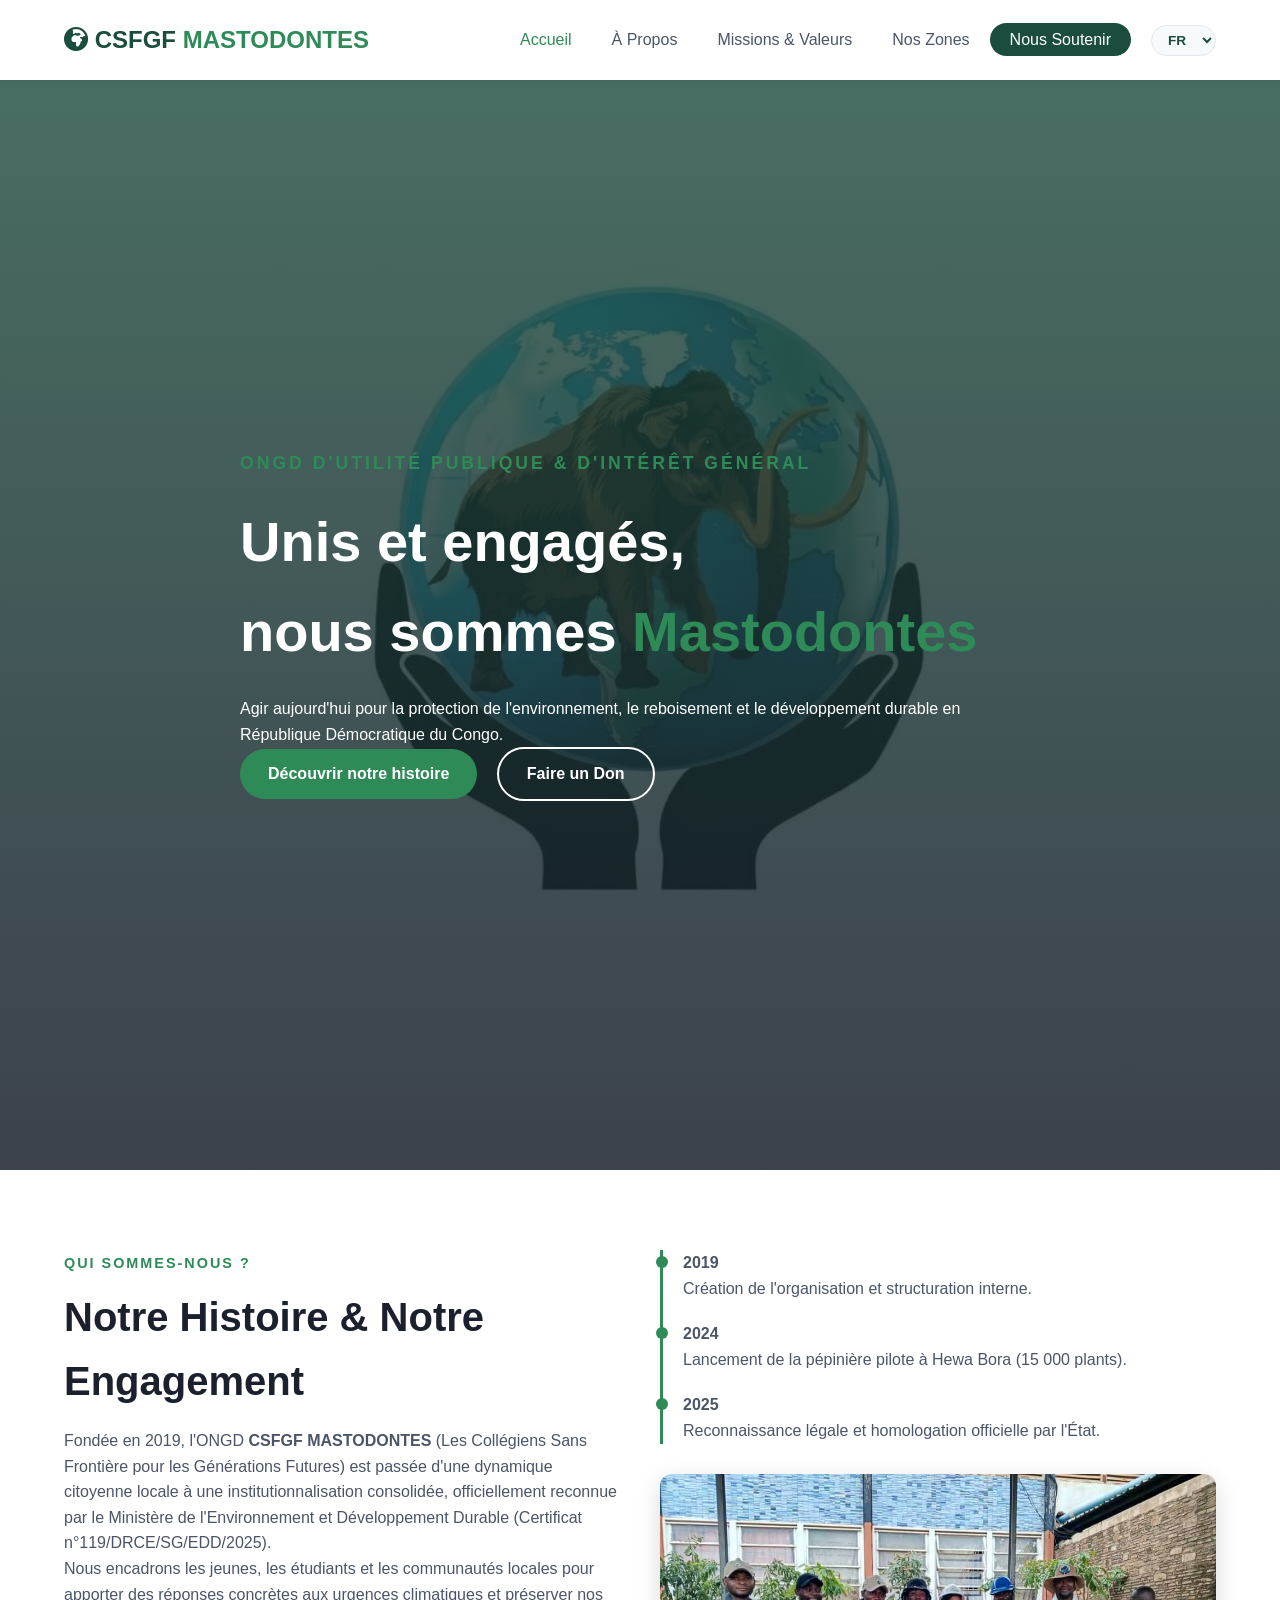
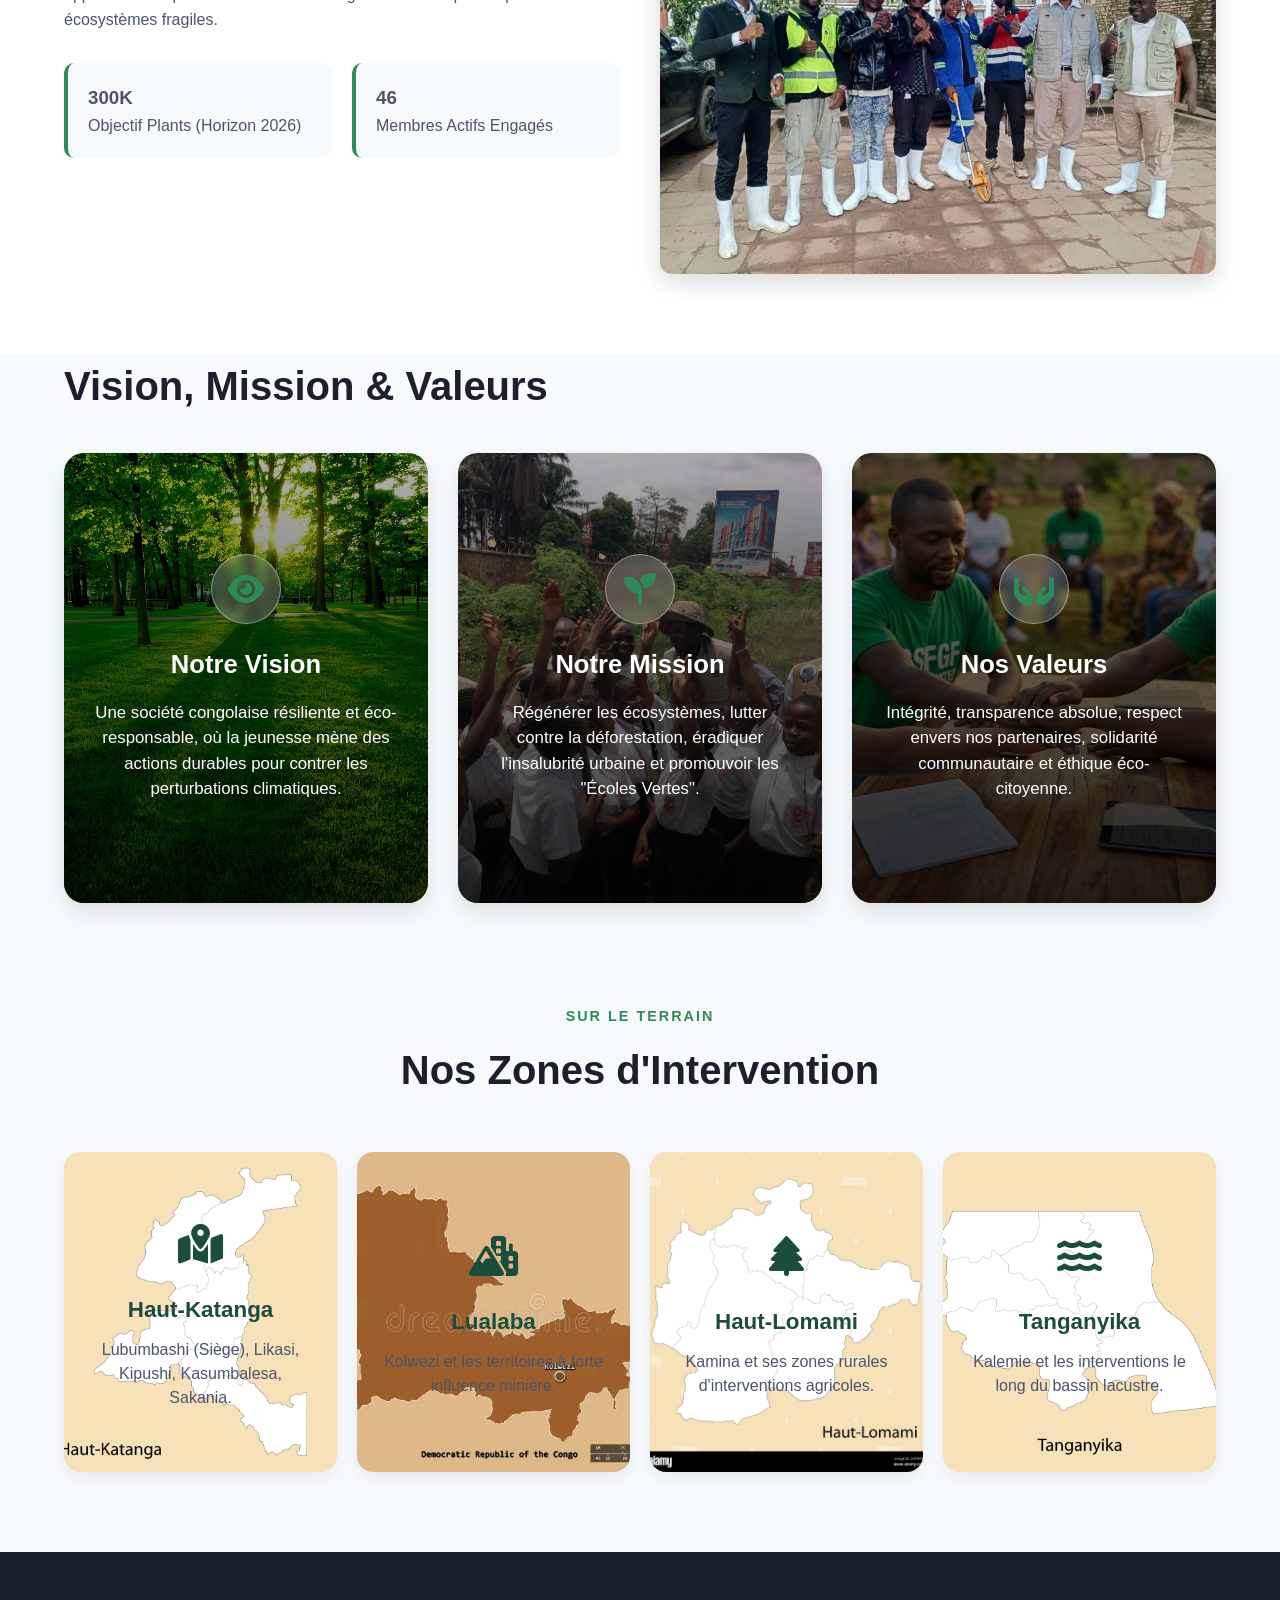
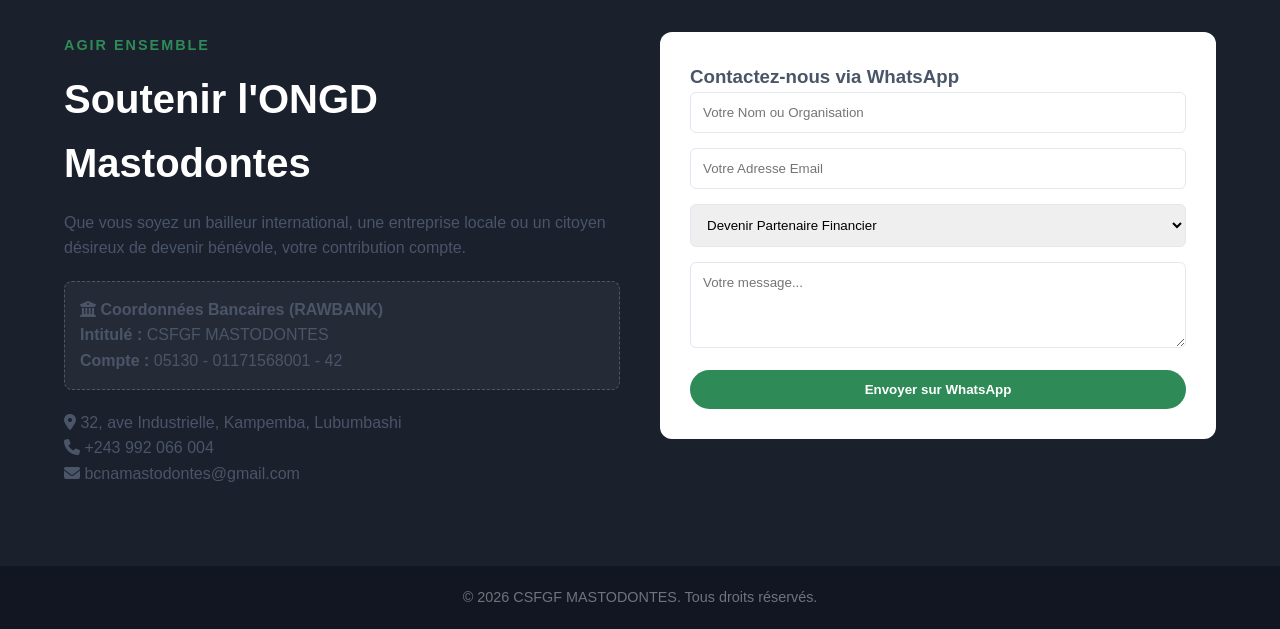
==== index.html @ 17b9a746 "Renommage mastonde.html en index.html" ====
<!DOCTYPE html>
<html lang="fr">
<head>
    <meta charset="UTF-8">
    <meta name="viewport" content="width=device-width, initial-scale=1.0">
    <title>CSFGF MASTODONTES | ONGD Environnementale</title>
    <link rel="stylesheet" href="style.css">
    <link rel="stylesheet" href="https://cdnjs.cloudflare.com/ajax/libs/font-awesome/6.4.0/css/all.min.css">
</head>
<body>

    <nav class="navbar">
        <div class="nav-container">
            <a href="#" class="nav-logo">
                <i class="fa-solid fa-earth-africa"></i> CSFGF <span>MASTODONTES</span>
            </a>
            <ul class="nav-menu">
                <li><a href="#accueil" class="nav-link active">Accueil</a></li>
                <li><a href="#a-propos" class="nav-link">À Propos</a></li>
                <li><a href="#missions" class="nav-link">Missions & Valeurs</a></li>
                <li><a href="#zones" class="nav-link">Nos Zones</a></li>
                <li><a href="#contact" class="nav-link btn-nav">Nous Soutenir</a></li>
                <li class="lang-switcher">
                    <select id="lang-select">
                        <option value="fr" selected>FR</option>
                        <option value="en">EN</option>
                    </select>
                </li>
            </ul>
            
            <div class="menu-toggle" id="mobile-menu">
                <span class="bar"></span>
                <span class="bar"></span>
                <span class="bar"></span>
            </div>
        </div>
    </nav>

    <header id="accueil" class="hero-section">
        <div class="hero-content">
            <span class="hero-subtitle">ONGD d'utilité publique & d'intérêt général</span>
            <h1>Unis et engagés, <br>nous sommes <span>Mastodontes</span></h1>
            <p>Agir aujourd'hui pour la protection de l'environnement, le reboisement et le développement durable en République Démocratique du Congo.</p>
            <div class="hero-buttons">
                <a href="#a-propos" class="btn btn-primary">Découvrir notre histoire</a>
                <a href="#contact" class="btn btn-secondary">Faire un Don</a>
            </div>
        </div>
    </header>

    <section id="a-propos" class="section-padding">
        <div class="container">
            <div class="grid-2">
                
                <div class="about-text">
                    <span class="section-tag">Qui sommes-nous ?</span>
                    <h2>Notre Histoire & Notre Engagement</h2>
                    <p>Fondée en 2019, l'ONGD <strong>CSFGF MASTODONTES</strong> (Les Collégiens Sans Frontière pour les Générations Futures) est passée d'une dynamique citoyenne locale à une institutionnalisation consolidée, officiellement reconnue par le Ministère de l'Environnement et Développement Durable (Certificat n°119/DRCE/SG/EDD/2025).</p>
                    <p>Nous encadrons les jeunes, les étudiants et les communautés locales pour apporter des réponses concrètes aux urgences climatiques et préserver nos écosystèmes fragiles.</p>
                    
                    <div class="stats-grid">
                        <div class="stat-card">
                            <h3>300K</h3>
                            <p>Objectif Plants (Horizon 2026)</p>
                        </div>
                        <div class="stat-card">
                            <h3>46</h3>
                            <p>Membres Actifs Engagés</p>
                        </div>
                    </div>
                </div>

                <div class="about-visual">
                    <div class="timeline">
                        <div class="timeline-item">
                            <h4>2019</h4>
                            <p>Création de l'organisation et structuration interne.</p>
                        </div>
                        <div class="timeline-item">
                            <h4>2024</h4>
                            <p>Lancement de la pépinière pilote à Hewa Bora (15 000 plants).</p>
                        </div>
                        <div class="timeline-item">
                            <h4>2025</h4>
                            <p>Reconnaissance légale et homologation officielle par l'État.</p>
                        </div>
                    </div>

                    <div class="about-slider-container">
                        <div class="about-slider">
                            <img src="pictures/image 1.jpeg" alt="Photo terrain 1" class="about-slide active">
                            <img src="pictures/image 2.jpeg" alt="Photo terrain 2" class="about-slide">
                            <img src="pictures/image 3.jpeg" alt="Photo terrain 3" class="about-slide">
                            <img src="pictures/image 4.jpg" alt="Photo terrain 4" class="about-slide">
                            <img src="pictures/image 5.jpeg" alt="Photo terrain 5" class="about-slide">
                            <img src="pictures/image 6.jpeg" alt="Photo terrain 6" class="about-slide">
                            <img src="pictures/image 7.jpeg" alt="Photo terrain 7" class="about-slide">
                            <img src="pictures/image 9.jpeg" alt="Photo terrain 7" class="about-slide">
                        </div>
                    </div>

                </div>

            </div>
        </div>
    </section>

    <section id="missions" class="section bg-light">
    <div class="container">
        
        <h2>Vision, Mission & Valeurs</h2>
        
        <div class="mission-cards-container">
            
            <div class="mission-card card-vision">
                <div class="card-overlay">
                    <div class="card-icon"><i class="fa-solid fa-eye"></i></div>
                    <h3>Notre Vision</h3>
                    <p>Une société congolaise résiliente et éco-responsable, où la jeunesse mène des actions durables pour contrer les perturbations climatiques.</p>
                </div>
            </div>

            <div class="mission-card card-mission">
                <div class="card-overlay">
                    <div class="card-icon"><i class="fa-solid fa-seedling"></i></div>
                    <h3>Notre Mission</h3>
                    <p>Régénérer les écosystèmes, lutter contre la déforestation, éradiquer l'insalubrité urbaine et promouvoir les "Écoles Vertes".</p>
                </div>
            </div>

            <div class="mission-card card-valeurs">
                <div class="card-overlay">
                    <div class="card-icon"><i class="fa-solid fa-hands-holding"></i></div>
                    <h3>Nos Valeurs</h3>
                    <p>Intégrité, transparence absolue, respect envers nos partenaires, solidarité communautaire et éthique éco-citoyenne.</p>
                </div>
            </div>

        </div> </div>
    </section>

    <section id="zones" class="section-padding bg-light">
    <div class="container">
        
        <div class="section-header">
            <span class="section-tag">Sur le terrain</span>
            <h2>Nos Zones d'Intervention</h2>
        </div>
        
        <div class="grid-4 zones-cards-container">
            
            <div class="zone-card-bg zone-katanga">
                <div class="zone-overlay">
                    <div class="zone-icon"><i class="fa-solid fa-map-location-dot"></i></div>
                    <h3>Haut-Katanga</h3>
                    <p>Lubumbashi (Siège), Likasi, Kipushi, Kasumbalesa, Sakania.</p>
                </div>
            </div>

            <div class="zone-card-bg zone-lualaba">
                <div class="zone-overlay">
                    <div class="zone-icon"><i class="fa-solid fa-mountain-city"></i></div>
                    <h3>Lualaba</h3>
                    <p>Kolwezi et les territoires à forte influence minière.</p>
                </div>
            </div>

            <div class="zone-card-bg zone-lomami">
                <div class="zone-overlay">
                    <div class="zone-icon"><i class="fa-solid fa-tree"></i></div>
                    <h3>Haut-Lomami</h3>
                    <p>Kamina et ses zones rurales d'interventions agricoles.</p>
                </div>
            </div>

            <div class="zone-card-bg zone-tanganyika">
                <div class="zone-overlay">
                    <div class="zone-icon"><i class="fa-solid fa-water"></i></div>
                    <h3>Tanganyika</h3>
                    <p>Kalemie et les interventions le long du bassin lacustre.</p>
                </div>
            </div>

        </div>
    </div>
</section>

    
</section>
    </section>

    <section id="contact" class="section-padding bg-dark">
        <div class="container">
            <div class="grid-2">
                <div class="contact-info">
                    <span class="section-tag text-white">Agir Ensemble</span>
                    <h2 class="text-white">Soutenir l'ONGD Mastodontes</h2>
                    <p>Que vous soyez un bailleur international, une entreprise locale ou un citoyen désireux de devenir bénévole, votre contribution compte.</p>
                    <div class="bank-details">
                        <h4><i class="fa-solid fa-building-columns"></i> Coordonnées Bancaires (RAWBANK)</h4>
                        <p><strong>Intitulé :</strong> CSFGF MASTODONTES</p>
                        <p><strong>Compte :</strong> 05130 - 01171568001 - 42</p>
                    </div>
                    <div class="info-list">
                        <p><i class="fa-solid fa-location-dot"></i> 32, ave Industrielle, Kampemba, Lubumbashi</p>
                        <p><i class="fa-solid fa-phone"></i> +243 992 066 004</p>
                        <p><i class="fa-solid fa-envelope"></i> bcnamastodontes@gmail.com</p>
                    </div>
                </div>
                <div class="contact-form-container">
                    <form id="ongd-form" class="contact-form">
                        <h3>Contactez-nous via WhatsApp</h3>
                        <div class="form-group">
                            <input type="text" id="name" placeholder="Votre Nom ou Organisation" required>
                        </div>
                        <div class="form-group">
                            <input type="email" id="email" placeholder="Votre Adresse Email" required>
                        </div>
                        <div class="form-group">
                            <select id="subject">
                                <option value="devenir-partenaire">Devenir Partenaire Financier</option>
                                <option value="devenir-bénévole">Devenir Volontaire sur le terrain</option>
                                <option value="autre">Demande d'information</option>
                            </select>
                        </div>
                        <div class="form-group">
                            <textarea id="message" rows="4" placeholder="Votre message..." required></textarea>
                        </div>
                        <button type="submit" class="btn btn-primary btn-block">Envoyer sur WhatsApp</button>
                    </form>
                </div>
            </div>
        </div>
    </section>

    <footer class="footer">
        <p>&copy; 2026 CSFGF MASTODONTES. Tous droits réservés.</p>
    </footer>

    <script src="script.js"></script>
</body>
</html>
---- style.css ----
:root {
    --primary-color: #1b4d3e;
    --secondary-color: #2e8b57;
    --dark-color: #1a202c;
    --light-color: #f7fafc;
    --text-color: #4a5568;
    --white: #ffffff;
    --transition: all 0.3s ease;
}

* { margin: 0; padding: 0; box-sizing: border-box; font-family: 'Segoe UI', sans-serif; }
html { scroll-behavior: smooth; }
body { color: var(--text-color); line-height: 1.6; background-color: var(--white); }

.container { width: 90%; max-width: 1200px; margin: 0 auto; }
.section-padding { padding: 80px 0; }
.bg-light { background-color: var(--light-color); }
.bg-dark { background-color: var(--dark-color); }
.text-white { color: var(--white); }

.grid-2 { display: grid; grid-template-columns: repeat(auto-fit, minmax(300px, 1fr)); gap: 40px; }
.grid-3 { display: grid; grid-template-columns: repeat(auto-fit, minmax(280px, 1fr)); gap: 30px; }
.grid-4 { display: grid; grid-template-columns: repeat(auto-fit, minmax(220px, 1fr)); gap: 20px; }

.section-header { text-align: center; margin-bottom: 50px; }
.section-tag { display: inline-block; color: var(--secondary-color); font-weight: bold; text-transform: uppercase; font-size: 0.9rem; letter-spacing: 2px; margin-bottom: 10px; }
h2 { font-size: 2.5rem; color: var(--dark-color); margin-bottom: 15px; }

.btn { display: inline-block; padding: 12px 28px; border-radius: 30px; text-decoration: none; font-weight: 600; transition: var(--transition); cursor: pointer; }
.btn-primary { background-color: var(--secondary-color); color: var(--white); border: none; }
.btn-primary:hover { background-color: var(--primary-color); }
.btn-secondary { background-color: transparent; color: var(--white); border: 2px solid var(--white); margin-left: 15px; }
.btn-secondary:hover { background-color: var(--white); color: var(--dark-color); }
.btn-block { width: 100%; text-align: center; }

/* Navigation */
.navbar { background-color: white; position: fixed; top: 0; width: 100%; z-index: 1000; box-shadow: 0 2px 10px rgba(0,0,0,0.05); }
.nav-container { display: flex; justify-content: space-between; align-items: center; height: 80px; width: 90%; max-width: 1200px; margin: 0 auto; }
.nav-logo { font-size: 1.5rem; font-weight: 700; color: var(--primary-color); text-decoration: none; }
.nav-logo span { color: var(--secondary-color); }
.nav-menu { display: flex; list-style: none; align-items: center; }
.nav-link { color: var(--text-color); text-decoration: none; padding: 10px 20px; font-weight: 500; transition: var(--transition); }
.nav-link:hover, .nav-link.active { color: var(--secondary-color); }
.btn-nav { background-color: var(--primary-color); color: var(--white) !important; border-radius: 20px; padding: 8px 20px; }

/* Hero Section (Fixe) */
.hero-section {
    height: 130vh;
    background: linear-gradient(rgba(27, 77, 62, 0.8), rgba(26, 32, 44, 0.85)), url('pictures/image\ 8.jpeg') no-repeat center center/cover;
    display: flex; align-items: center; color: var(--white); padding-top: 80px;
}
.hero-content { max-width: 800px; width: 90%; margin: 0 auto; }
.hero-section h1 { font-size: 3.5rem; margin: 20px 0; }
.hero-section h1 span { color: var(--secondary-color); }
.hero-subtitle { font-size: 1.1rem; text-transform: uppercase; letter-spacing: 3px; color: var(--secondary-color); font-weight: 600; }

/* Stats & Timeline */
.stats-grid { display: flex; gap: 20px; margin-top: 30px; }
.stat-card { background: var(--light-color); padding: 20px; border-radius: 10px; border-left: 4px solid var(--secondary-color); width: 100%; }
.timeline { border-left: 3px solid var(--secondary-color); padding-left: 20px; margin-bottom: 30px; }
.timeline-item { position: relative; margin-bottom: 20px; }
.timeline-item::before { content: ''; position: absolute; left: -27px; top: 6px; width: 12px; height: 12px; border-radius: 50%; background: var(--secondary-color); }

/* --- LE CARROUSEL SOUS 2025 --- */
.about-slider-container {
    width: 100%;
    height: 400px; /* Ajuste la hauteur de la boîte ici */
    position: relative;
    border-radius: 12px;
    overflow: hidden;
    box-shadow: 0 8px 25px rgba(0,0,0,0.15);
}
.about-slider { width: 100%; height: 100%; position: relative; background: #e2e8f0; }
.about-slider .about-slide {
    position: absolute; top: 0; left: 0; width: 100%; height: 100%;
    object-fit: cover; opacity: 0; transition: opacity 0.8s ease-in-out; z-index: 1;
}
/* Style spécial appliqué par JavaScript pour montrer l'image active */
.about-slider .about-slide.active { opacity: 1; z-index: 2; }

/* Autres Sections */
.card { background: var(--white); padding: 30px; border-radius: 12px; box-shadow: 0 4px 20px rgba(0,0,0,0.02); text-align: center; }
.card-icon { font-size: 2.5rem; color: var(--secondary-color); margin-bottom: 15px; }
.zone-box { background: var(--light-color); padding: 25px; border-radius: 8px; text-align: center; }
.zone-box i { font-size: 2rem; color: var(--secondary-color); margin-bottom: 10px; }

/* Formulaire */
.bank-details { background: rgba(255,255,255,0.05); padding: 15px; border-radius: 8px; margin: 20px 0; border: 1px dashed rgba(255,255,255,0.2); }
.contact-form { background: var(--white); padding: 30px; border-radius: 12px; }
.form-group { margin-bottom: 15px; }
.form-group input, .form-group select, .form-group textarea { width: 100%; padding: 12px; border: 1px solid #e2e8f0; border-radius: 6px; outline: none; }

.footer { background: #111622; text-align: center; padding: 20px; color: rgba(255,255,255,0.4); font-size: 0.9rem; }
.menu-toggle { display: none; cursor: pointer; }

@media (max-width: 768px) {
    .nav-menu { position: absolute; top: 80px; left: -100%; flex-direction: column; background: white; width: 100%; box-shadow: 0 10px 10px rgba(0,0,0,0.05); }
    .nav-menu.active { left: 0; }
    .menu-toggle { display: block; }
    .grid-2, .grid-3, .grid-4 { grid-template-columns: 1fr; }
}

/* --- Menu Mobile Rapide --- */
.menu-toggle { display: none; cursor: pointer; }
.bar { display: block; width: 25px; height: 3px; margin: 5px auto; transition: var(--transition); background-color: var(--dark-color); }

@media (max-width: 768px) {
    .nav-menu {
        position: absolute; top: 80px; left: -100%; flex-direction: column;
        background-color: var(--white); width: 100%; text-align: center; transition: 0.3s; box-shadow: 0 10px 10px rgba(0,0,0,0.05);
    }
    .nav-menu.active { left: 0; }
    .nav-menu li { margin: 15px 0; }
    .menu-toggle { display: block; }
    .hero-section h1 { font-size: 2.3rem; }
    .grid-2, .grid-3, .grid-4 { grid-template-columns: 1fr; }
}

/* === NOUVEAU CSS POUR LE RENDU "WHAT WE DO" === */

/* 1. Conteneur principal (Grille de 3 colonnes) */
.mission-cards-container {
    display: grid;
    grid-template-columns: repeat(auto-fit, minmax(300px, 1fr)); /* 3 colonnes responsives */
    gap: 30px; /* Espace entre les cartes */
    padding: 20px 0;
}

/* 2. Structure de base d'une carte */
.mission-card {
    height: 450px; /* Hauteur des cartes */
    border-radius: 20px; /* Coins arrondis style "What we do" */
    overflow: hidden; /* Pour que le filtre sombre respecte les coins arrondis */
    background-size: cover;
    background-position: center;
    position: relative; /* Nécessaire pour le calque de filtre */
    box-shadow: 0 10px 20px rgba(0, 0, 0, 0.1);
    transition: transform 0.3s ease;
}

/* Effet de survol (zoom léger) */
.mission-card:hover {
    transform: translateY(-5px);
}

/* 3. Attribution des images de fond aux cartes */
/* REMPLACEZ 'chemin_vers_image.jpg' par vos vrais fichiers images */
.card-vision {
    background-image: url('pictures/image\ vision.jpg'); 
}

.card-mission {
    background-image: url('pictures/notre\ mission.jpeg');
}

.card-valeurs {
    background-image: url('pictures/Nos\ valeurs.jpeg');
}

/* 4. Le calque sombre transparent (Overlay) qui rend le texte lisible */
.card-overlay {
    background: linear-gradient(rgba(0, 0, 0, 0.3), rgba(0, 0, 0, 0.8)); /* Dégradé sombre */
    width: 100%;
    height: 100%;
    display: flex;
    flex-direction: column;
    justify-content: center; /* Centre verticalement */
    align-items: center; /* Centre horizontalement */
    text-align: center;
    padding: 30px;
    color: #ffffff; /* Tout le texte devient blanc */
}

/* 5. Style des icônes rondes blanches */
.card-icon {
    background-color: rgba(255, 255, 255, 0.2);
    backdrop-filter: blur(5px); /* Léger effet de flou behind l'icône */
    width: 70px;
    height: 70px;
    border-radius: 50%;
    display: flex;
    align-items: center;
    justify-content: center;
    font-size: 2rem;
    margin-bottom: 20px;
    border: 1px solid rgba(255, 255, 255, 0.4);
}

/* 6. Titres H3 et paragraphes dans les cartes */
.card-overlay h3 {
    font-size: 1.6rem;
    margin-bottom: 15px;
    font-weight: 600;
}

.card-overlay p {
    font-size: 1.05rem;
    line-height: 1.5;
    font-weight: 400;
}

/* ==========================================================================
   RENDU CARTOGRAPHIQUE : NOS ZONES D'INTERVENTION
   ========================================================================== */

.zones-cards-container {
    margin-top: 30px;
}

/* Base de la carte avec l'image géographique */
.zone-card-bg {
    height: 320px;               /* Hauteur adaptée pour les zones d'intervention */
    border-radius: 16px;         /* Coins arrondis élégants */
    overflow: hidden;
    background-size: cover;
    background-position: center;
    box-shadow: 0 6px 15px rgba(0, 0, 0, 0.06);
    transition: var(--transition);
    position: relative;
}

/* Effet de survol */
.zone-card-bg:hover {
    transform: translateY(-5px);
    box-shadow: 0 12px 25px rgba(0, 0, 0, 0.12);
}

/* --- ADRESSE DES IMAGES DE CARTES (À adapter avec vos fichiers) --- */
.zone-katanga {
    background-image: url('pictures/carte\ haut\ ktg.jpg');
}

.zone-lualaba {
    background-image: url('pictures/lualaba\ carte.webp');
}

.zone-lomami {
    background-image: url('pictures/haut\ lomami\ carte.jfif');
}


.zone-tanganyika {
    background-image: url('pictures/carte\ tanga\ jaune.jpg');
}

/* Le filtre transparent appliqué sur la carte géographique */
/* Note : On utilise ici un dégradé du blanc vers le vert foncé/sombre pour garder de la fraîcheur */
.zone-overlay {
    
    width: 100%;
    height: 100%;
    display: flex;
    flex-direction: column;
    justify-content: center;
    align-items: center;
    text-align: center;
    padding: 25px;
    transition: var(--transition);
}

/* Optionnel : Si vous préférez un fond sombre classique pour faire ressortir le texte en blanc au survol */
.zone-card-bg:hover .zone-overlay {
    background: linear-gradient(rgba(26, 32, 44, 0.8), rgba(26, 32, 44, 0.95));
}

/* Gestion dynamique de la couleur du texte lors du survol */
.zone-card-bg h3, .zone-card-bg .zone-icon {
    color: var(--primary-color); /* Vert foncé d'origine */
    transition: var(--transition);
}
.zone-card-bg p {
    color: var(--text-color);
    font-size: 1rem;
    line-height: 1.5;
    transition: var(--transition);
}

/* Quand on survole la carte, tout le texte passe au blanc lumineux */
.zone-card-bg:hover h3, 
.zone-card-bg:hover p, 
.zone-card-bg:hover .zone-icon {
    color: var(--white);
    text-shadow: 1px 1px 3px rgba(0,0,0,0.3);
}

/* Style de l'icône de zone */
.zone-icon {
    font-size: 2.5rem;
    margin-bottom: 15px;
}

.zone-overlay h3 {
    font-size: 1.4rem;
    margin-bottom: 10px;
    font-weight: 700;
}

/* --- STYLE DU SÉLECTEUR DE LANGUE --- */
.lang-switcher {
    margin-left: 20px;
    list-style: none;
    display: flex;
    align-items: center;
}

#lang-select {
    background-color: var(--light-color, #f7fafc); /* Utilise votre variable ou un gris clair par défaut */
    color: var(--primary-color, #1b4d3e);         /* Utilise votre vert foncé */
    border: 1px solid #e2e8f0;
    padding: 6px 12px;
    border-radius: 20px; /* Donne l'effet capsule arrondi */
    font-weight: 600;
    font-size: 0.85rem;
    outline: none;
    cursor: pointer;
    transition: var(--transition, all 0.3s ease);
}

#lang-select:hover {
    border-color: var(--secondary-color, #2e8b57);
    background-color: var(--white, #ffffff);
}

/* Alignement pour les smartphones */
@media (max-width: 768px) {
    .lang-switcher {
        margin: 15px 0;
        justify-content: center;
    }
}
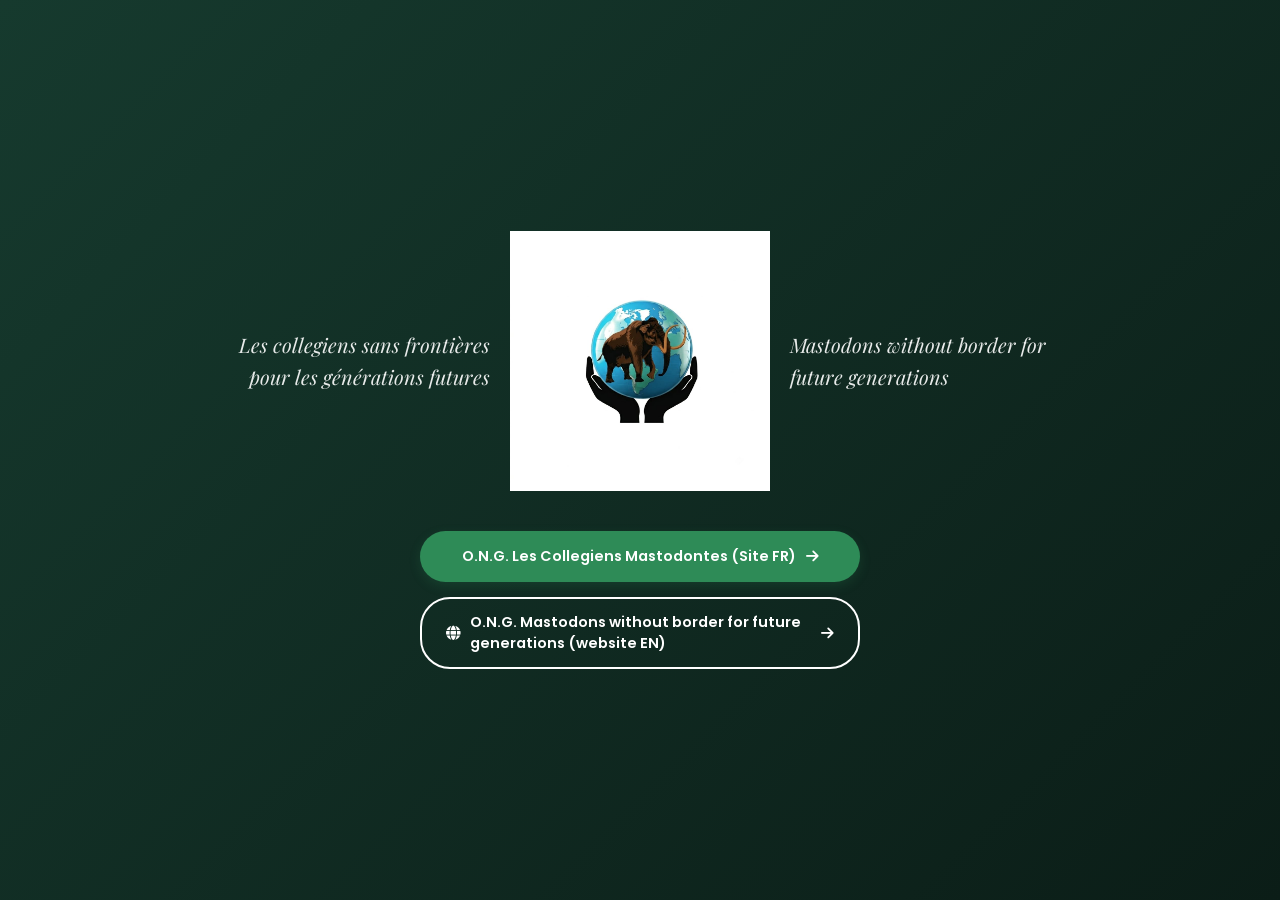
==== commit ba7c00d3: "Mise à jour du site" ====
--- a/index.html
+++ b/index.html
@@ -3,240 +3,181 @@
 <head>
     <meta charset="UTF-8">
     <meta name="viewport" content="width=device-width, initial-scale=1.0">
-    <title>CSFGF MASTODONTES | ONGD Environnementale</title>
-    <link rel="stylesheet" href="style.css">
-    <link rel="stylesheet" href="https://cdnjs.cloudflare.com/ajax/libs/font-awesome/6.4.0/css/all.min.css">
+    <title>Bienvenue | O.N.G. LES COLLEGIENS MASTODONTES</title>
+    
+    <link rel="stylesheet" href="https://cdnjs.cloudflare.com/ajax/libs/font-awesome/6.5.1/css/all.min.css">
+    <link href="https://fonts.googleapis.com/css2?family=Playfair+Display:ital,wght@1,400;1,500&family=Poppins:wght@400;600&display=swap" rel="stylesheet">
+    
+    <style>
+        /* Réinitialisation de base */
+        * {
+            margin: 0;
+            padding: 0;
+            box-sizing: border-box;
+        }
+
+        /* Fond dégradé vert forêt comme sur ta photo */
+        body {
+            background: linear-gradient(135deg, #163a2e 0%, #0b1d17 100%);
+            height: 100vh;
+            display: flex;
+            justify-content: center;
+            align-items: center;
+            color: #ffffff;
+            padding: 20px;
+            font-family: 'Poppins', sans-serif;
+            overflow: hidden;
+        }
+
+        /* Conteneur principal vertical */
+        .main-wrapper {
+            max-width: 1000px;
+            width: 100%;
+            display: flex;
+            flex-direction: column;
+            align-items: center;
+            gap: 40px;
+        }
+
+        /* Grille à 3 colonnes pour aligner : Texte Gauche | Logo Centré | Texte Droite */
+        .brand-grid {
+            display: grid;
+            grid-template-columns: 1fr auto 1fr;
+            align-items: center;
+            width: 100%;
+            gap: 20px;
+        }
+
+        /* Style des textes latéraux en jolis petits caractères */
+        .side-text {
+            font-family: 'Playfair Display', serif;
+            font-style: italic;
+            font-size: 1.25rem;
+            line-height: 1.6;
+            color: rgba(255, 255, 255, 0.9);
+            max-width: 280px;
+        }
+
+        .text-left {
+            text-align: right;
+            justify-self: end;
+        }
+
+        .text-right {
+            text-align: left;
+            justify-self: start;
+        }
+
+        /* Zone de l'image du logo */
+        .logo-box {
+            max-width: 260px; /* Taille parfaite pour laisser de la place aux côtés */
+            display: flex;
+            justify-content: center;
+            align-items: center;
+        }
+
+        .logo-box img {
+            width: 100%;
+            height: auto;
+            object-fit: contain;
+        }
+
+        /* Conteneur des boutons d'aiguillage */
+        .buttons-container {
+            width: 100%;
+            max-width: 440px;
+            display: flex;
+            flex-direction: column;
+            gap: 15px;
+        }
+
+        /* Style général des boutons arrondis */
+        .gate-btn {
+            display: flex;
+            align-items: center;
+            justify-content: center;
+            gap: 10px;
+            padding: 13px 24px;
+            font-size: 0.9rem;
+            font-weight: 600;
+            text-decoration: none;
+            border-radius: 30px;
+            transition: all 0.3s ease;
+            border: 2px solid transparent;
+        }
+
+        /* Bouton version Française (Vert opaque) */
+        .btn-fr {
+            background-color: #2e8b57;
+            color: #ffffff;
+            box-shadow: 0 4px 12px rgba(46, 139, 87, 0.2);
+        }
+
+        .btn-fr:hover {
+            background-color: #256f45;
+            transform: translateY(-2px);
+        }
+
+        /* Bouton version Anglaise (Transparent bordure blanche) */
+        .btn-en {
+            background-color: transparent;
+            border-color: #ffffff;
+            color: #ffffff;
+        }
+
+        .btn-en:hover {
+            background-color: rgba(255, 255, 255, 0.1);
+            transform: translateY(-2px);
+        }
+
+        /* Responsive : Si l'écran est petit, tout s'empile proprement */
+        @media (max-width: 768px) {
+            .brand-grid {
+                grid-template-columns: 1fr;
+                text-align: center;
+                gap: 30px;
+            }
+            .side-text {
+                text-align: center !important;
+                justify-self: center !important;
+                font-size: 1.1rem;
+            }
+            .logo-box {
+                order: -1; /* Le logo passe au-dessus sur téléphone */
+            }
+        }
+    </style>
 </head>
 <body>
 
-    <nav class="navbar">
-        <div class="nav-container">
-            <a href="#" class="nav-logo">
-                <i class="fa-solid fa-earth-africa"></i> CSFGF <span>MASTODONTES</span>
-            </a>
-            <ul class="nav-menu">
-                <li><a href="#accueil" class="nav-link active">Accueil</a></li>
-                <li><a href="#a-propos" class="nav-link">À Propos</a></li>
-                <li><a href="#missions" class="nav-link">Missions & Valeurs</a></li>
-                <li><a href="#zones" class="nav-link">Nos Zones</a></li>
-                <li><a href="#contact" class="nav-link btn-nav">Nous Soutenir</a></li>
-                <li class="lang-switcher">
-                    <select id="lang-select">
-                        <option value="fr" selected>FR</option>
-                        <option value="en">EN</option>
-                    </select>
-                </li>
-            </ul>
+    <div class="main-wrapper">
+        
+        <div class="brand-grid">
             
-            <div class="menu-toggle" id="mobile-menu">
-                <span class="bar"></span>
-                <span class="bar"></span>
-                <span class="bar"></span>
-            </div>
-        </div>
-    </nav>
-
-    <header id="accueil" class="hero-section">
-        <div class="hero-content">
-            <span class="hero-subtitle">ONGD d'utilité publique & d'intérêt général</span>
-            <h1>Unis et engagés, <br>nous sommes <span>Mastodontes</span></h1>
-            <p>Agir aujourd'hui pour la protection de l'environnement, le reboisement et le développement durable en République Démocratique du Congo.</p>
-            <div class="hero-buttons">
-                <a href="#a-propos" class="btn btn-primary">Découvrir notre histoire</a>
-                <a href="#contact" class="btn btn-secondary">Faire un Don</a>
-            </div>
-        </div>
-    </header>
-
-    <section id="a-propos" class="section-padding">
-        <div class="container">
-            <div class="grid-2">
-                
-                <div class="about-text">
-                    <span class="section-tag">Qui sommes-nous ?</span>
-                    <h2>Notre Histoire & Notre Engagement</h2>
-                    <p>Fondée en 2019, l'ONGD <strong>CSFGF MASTODONTES</strong> (Les Collégiens Sans Frontière pour les Générations Futures) est passée d'une dynamique citoyenne locale à une institutionnalisation consolidée, officiellement reconnue par le Ministère de l'Environnement et Développement Durable (Certificat n°119/DRCE/SG/EDD/2025).</p>
-                    <p>Nous encadrons les jeunes, les étudiants et les communautés locales pour apporter des réponses concrètes aux urgences climatiques et préserver nos écosystèmes fragiles.</p>
-                    
-                    <div class="stats-grid">
-                        <div class="stat-card">
-                            <h3>300K</h3>
-                            <p>Objectif Plants (Horizon 2026)</p>
-                        </div>
-                        <div class="stat-card">
-                            <h3>46</h3>
-                            <p>Membres Actifs Engagés</p>
-                        </div>
-                    </div>
-                </div>
-
-                <div class="about-visual">
-                    <div class="timeline">
-                        <div class="timeline-item">
-                            <h4>2019</h4>
-                            <p>Création de l'organisation et structuration interne.</p>
-                        </div>
-                        <div class="timeline-item">
-                            <h4>2024</h4>
-                            <p>Lancement de la pépinière pilote à Hewa Bora (15 000 plants).</p>
-                        </div>
-                        <div class="timeline-item">
-                            <h4>2025</h4>
-                            <p>Reconnaissance légale et homologation officielle par l'État.</p>
-                        </div>
-                    </div>
-
-                    <div class="about-slider-container">
-                        <div class="about-slider">
-                            <img src="pictures/image 1.jpeg" alt="Photo terrain 1" class="about-slide active">
-                            <img src="pictures/image 2.jpeg" alt="Photo terrain 2" class="about-slide">
-                            <img src="pictures/image 3.jpeg" alt="Photo terrain 3" class="about-slide">
-                            <img src="pictures/image 4.jpg" alt="Photo terrain 4" class="about-slide">
-                            <img src="pictures/image 5.jpeg" alt="Photo terrain 5" class="about-slide">
-                            <img src="pictures/image 6.jpeg" alt="Photo terrain 6" class="about-slide">
-                            <img src="pictures/image 7.jpeg" alt="Photo terrain 7" class="about-slide">
-                            <img src="pictures/image 9.jpeg" alt="Photo terrain 7" class="about-slide">
-                        </div>
-                    </div>
-
-                </div>
-
-            </div>
-        </div>
-    </section>
-
-    <section id="missions" class="section bg-light">
-    <div class="container">
-        
-        <h2>Vision, Mission & Valeurs</h2>
-        
-        <div class="mission-cards-container">
-            
-            <div class="mission-card card-vision">
-                <div class="card-overlay">
-                    <div class="card-icon"><i class="fa-solid fa-eye"></i></div>
-                    <h3>Notre Vision</h3>
-                    <p>Une société congolaise résiliente et éco-responsable, où la jeunesse mène des actions durables pour contrer les perturbations climatiques.</p>
-                </div>
+            <div class="side-text text-left">
+                Les collegiens sans frontières pour les générations futures
             </div>
 
-            <div class="mission-card card-mission">
-                <div class="card-overlay">
-                    <div class="card-icon"><i class="fa-solid fa-seedling"></i></div>
-                    <h3>Notre Mission</h3>
-                    <p>Régénérer les écosystèmes, lutter contre la déforestation, éradiquer l'insalubrité urbaine et promouvoir les "Écoles Vertes".</p>
-                </div>
+            <div class="logo-box">
+                <img src="pictures/logo 1.jpeg" alt="Logo ONGD Mastodontes">
             </div>
 
-            <div class="mission-card card-valeurs">
-                <div class="card-overlay">
-                    <div class="card-icon"><i class="fa-solid fa-hands-holding"></i></div>
-                    <h3>Nos Valeurs</h3>
-                    <p>Intégrité, transparence absolue, respect envers nos partenaires, solidarité communautaire et éthique éco-citoyenne.</p>
-                </div>
-            </div>
-
-        </div> </div>
-    </section>
-
-    <section id="zones" class="section-padding bg-light">
-    <div class="container">
-        
-        <div class="section-header">
-            <span class="section-tag">Sur le terrain</span>
-            <h2>Nos Zones d'Intervention</h2>
-        </div>
-        
-        <div class="grid-4 zones-cards-container">
-            
-            <div class="zone-card-bg zone-katanga">
-                <div class="zone-overlay">
-                    <div class="zone-icon"><i class="fa-solid fa-map-location-dot"></i></div>
-                    <h3>Haut-Katanga</h3>
-                    <p>Lubumbashi (Siège), Likasi, Kipushi, Kasumbalesa, Sakania.</p>
-                </div>
-            </div>
-
-            <div class="zone-card-bg zone-lualaba">
-                <div class="zone-overlay">
-                    <div class="zone-icon"><i class="fa-solid fa-mountain-city"></i></div>
-                    <h3>Lualaba</h3>
-                    <p>Kolwezi et les territoires à forte influence minière.</p>
-                </div>
-            </div>
-
-            <div class="zone-card-bg zone-lomami">
-                <div class="zone-overlay">
-                    <div class="zone-icon"><i class="fa-solid fa-tree"></i></div>
-                    <h3>Haut-Lomami</h3>
-                    <p>Kamina et ses zones rurales d'interventions agricoles.</p>
-                </div>
-            </div>
-
-            <div class="zone-card-bg zone-tanganyika">
-                <div class="zone-overlay">
-                    <div class="zone-icon"><i class="fa-solid fa-water"></i></div>
-                    <h3>Tanganyika</h3>
-                    <p>Kalemie et les interventions le long du bassin lacustre.</p>
-                </div>
+            <div class="side-text text-right">
+                Mastodons without border for future generations
             </div>
 
         </div>
+
+        <div class="buttons-container">
+            <a href="home.html" class="gate-btn btn-fr">
+                O.N.G. Les Collegiens Mastodontes (Site FR) <i class="fa-solid fa-arrow-right"></i>
+            </a>
+            <a href="en.html" class="gate-btn btn-en">
+                <i class="fa-solid fa-globe"></i> O.N.G. Mastodons without border for future generations (website EN) <i class="fa-solid fa-arrow-right"></i>
+            </a>
+        </div>
+
     </div>
-</section>
 
-    
-</section>
-    </section>
-
-    <section id="contact" class="section-padding bg-dark">
-        <div class="container">
-            <div class="grid-2">
-                <div class="contact-info">
-                    <span class="section-tag text-white">Agir Ensemble</span>
-                    <h2 class="text-white">Soutenir l'ONGD Mastodontes</h2>
-                    <p>Que vous soyez un bailleur international, une entreprise locale ou un citoyen désireux de devenir bénévole, votre contribution compte.</p>
-                    <div class="bank-details">
-                        <h4><i class="fa-solid fa-building-columns"></i> Coordonnées Bancaires (RAWBANK)</h4>
-                        <p><strong>Intitulé :</strong> CSFGF MASTODONTES</p>
-                        <p><strong>Compte :</strong> 05130 - 01171568001 - 42</p>
-                    </div>
-                    <div class="info-list">
-                        <p><i class="fa-solid fa-location-dot"></i> 32, ave Industrielle, Kampemba, Lubumbashi</p>
-                        <p><i class="fa-solid fa-phone"></i> +243 992 066 004</p>
-                        <p><i class="fa-solid fa-envelope"></i> bcnamastodontes@gmail.com</p>
-                    </div>
-                </div>
-                <div class="contact-form-container">
-                    <form id="ongd-form" class="contact-form">
-                        <h3>Contactez-nous via WhatsApp</h3>
-                        <div class="form-group">
-                            <input type="text" id="name" placeholder="Votre Nom ou Organisation" required>
-                        </div>
-                        <div class="form-group">
-                            <input type="email" id="email" placeholder="Votre Adresse Email" required>
-                        </div>
-                        <div class="form-group">
-                            <select id="subject">
-                                <option value="devenir-partenaire">Devenir Partenaire Financier</option>
-                                <option value="devenir-bénévole">Devenir Volontaire sur le terrain</option>
-                                <option value="autre">Demande d'information</option>
-                            </select>
-                        </div>
-                        <div class="form-group">
-                            <textarea id="message" rows="4" placeholder="Votre message..." required></textarea>
-                        </div>
-                        <button type="submit" class="btn btn-primary btn-block">Envoyer sur WhatsApp</button>
-                    </form>
-                </div>
-            </div>
-        </div>
-    </section>
-
-    <footer class="footer">
-        <p>&copy; 2026 CSFGF MASTODONTES. Tous droits réservés.</p>
-    </footer>
-
-    <script src="script.js"></script>
 </body>
 </html>
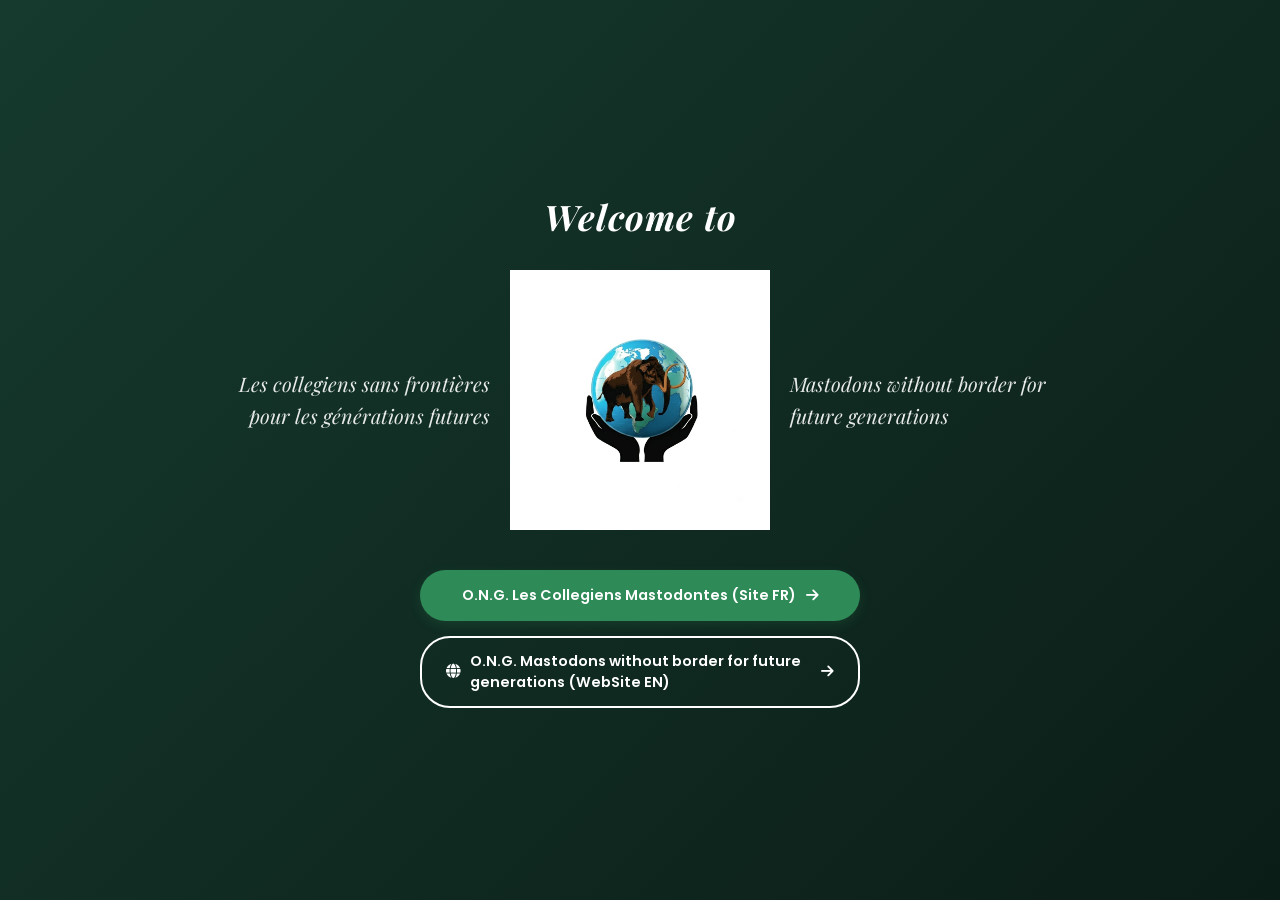
==== commit 73952714: "Initialisation propre du projet" ====
--- a/index.html
+++ b/index.html
@@ -9,6 +9,17 @@
     <link href="https://fonts.googleapis.com/css2?family=Playfair+Display:ital,wght@1,400;1,500&family=Poppins:wght@400;600&display=swap" rel="stylesheet">
     
     <style>
+        /* À AJOUTER DANS LE BLOC <style> */
+        .welcome-title {
+            font-family: 'Playfair Display', serif;
+            font-style: italic;
+            font-size: 2.2rem;
+            color: #ffffff;
+            text-align: center;
+            margin-bottom: -10px; /* Rapproche le texte du logo */
+            letter-spacing: 1px;
+        }
+        
         /* Réinitialisation de base */
         * {
             margin: 0;
@@ -151,7 +162,7 @@
 <body>
 
     <div class="main-wrapper">
-        
+        <h1 class="welcome-title">Welcome to</h1>
         <div class="brand-grid">
             
             <div class="side-text text-left">
@@ -173,7 +184,7 @@
                 O.N.G. Les Collegiens Mastodontes (Site FR) <i class="fa-solid fa-arrow-right"></i>
             </a>
             <a href="en.html" class="gate-btn btn-en">
-                <i class="fa-solid fa-globe"></i> O.N.G. Mastodons without border for future generations (website EN) <i class="fa-solid fa-arrow-right"></i>
+                <i class="fa-solid fa-globe"></i> O.N.G. Mastodons without border for future generations (WebSite EN)  <i class="fa-solid fa-arrow-right"></i>
             </a>
         </div>
 
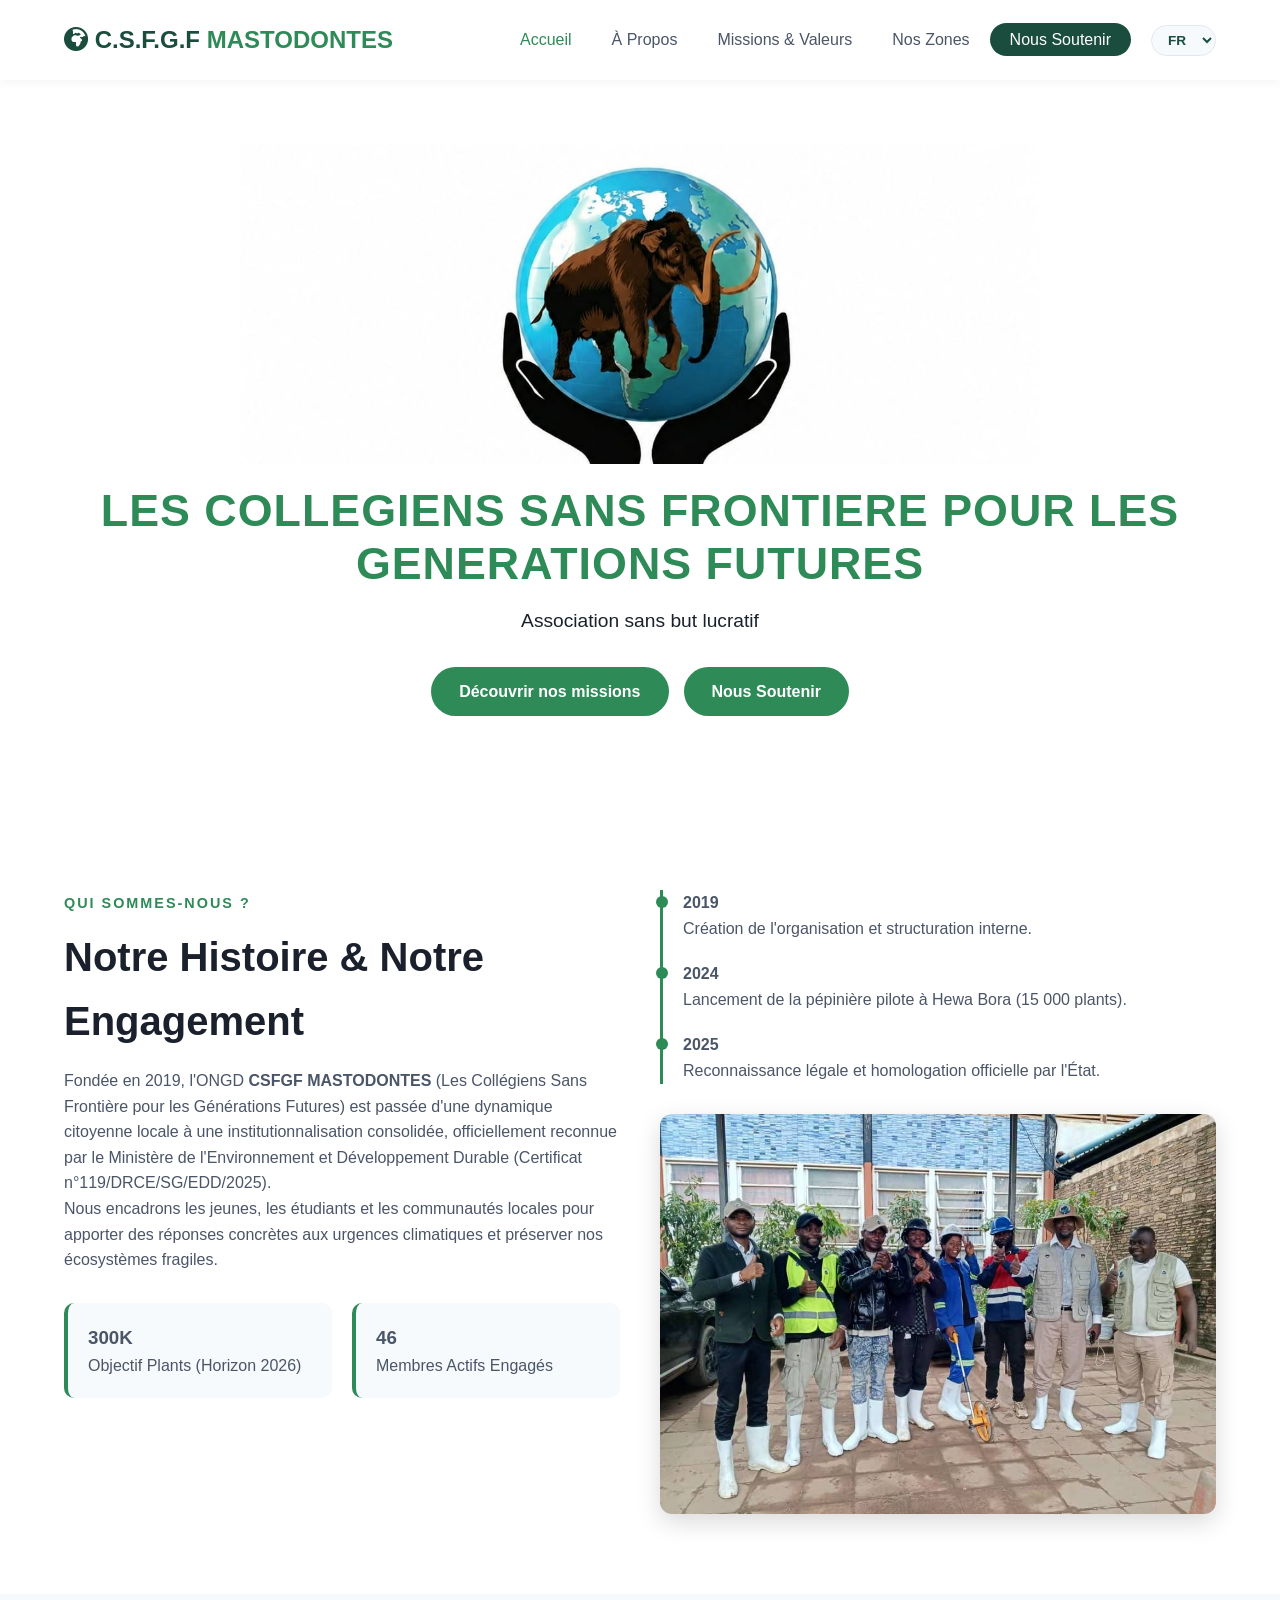
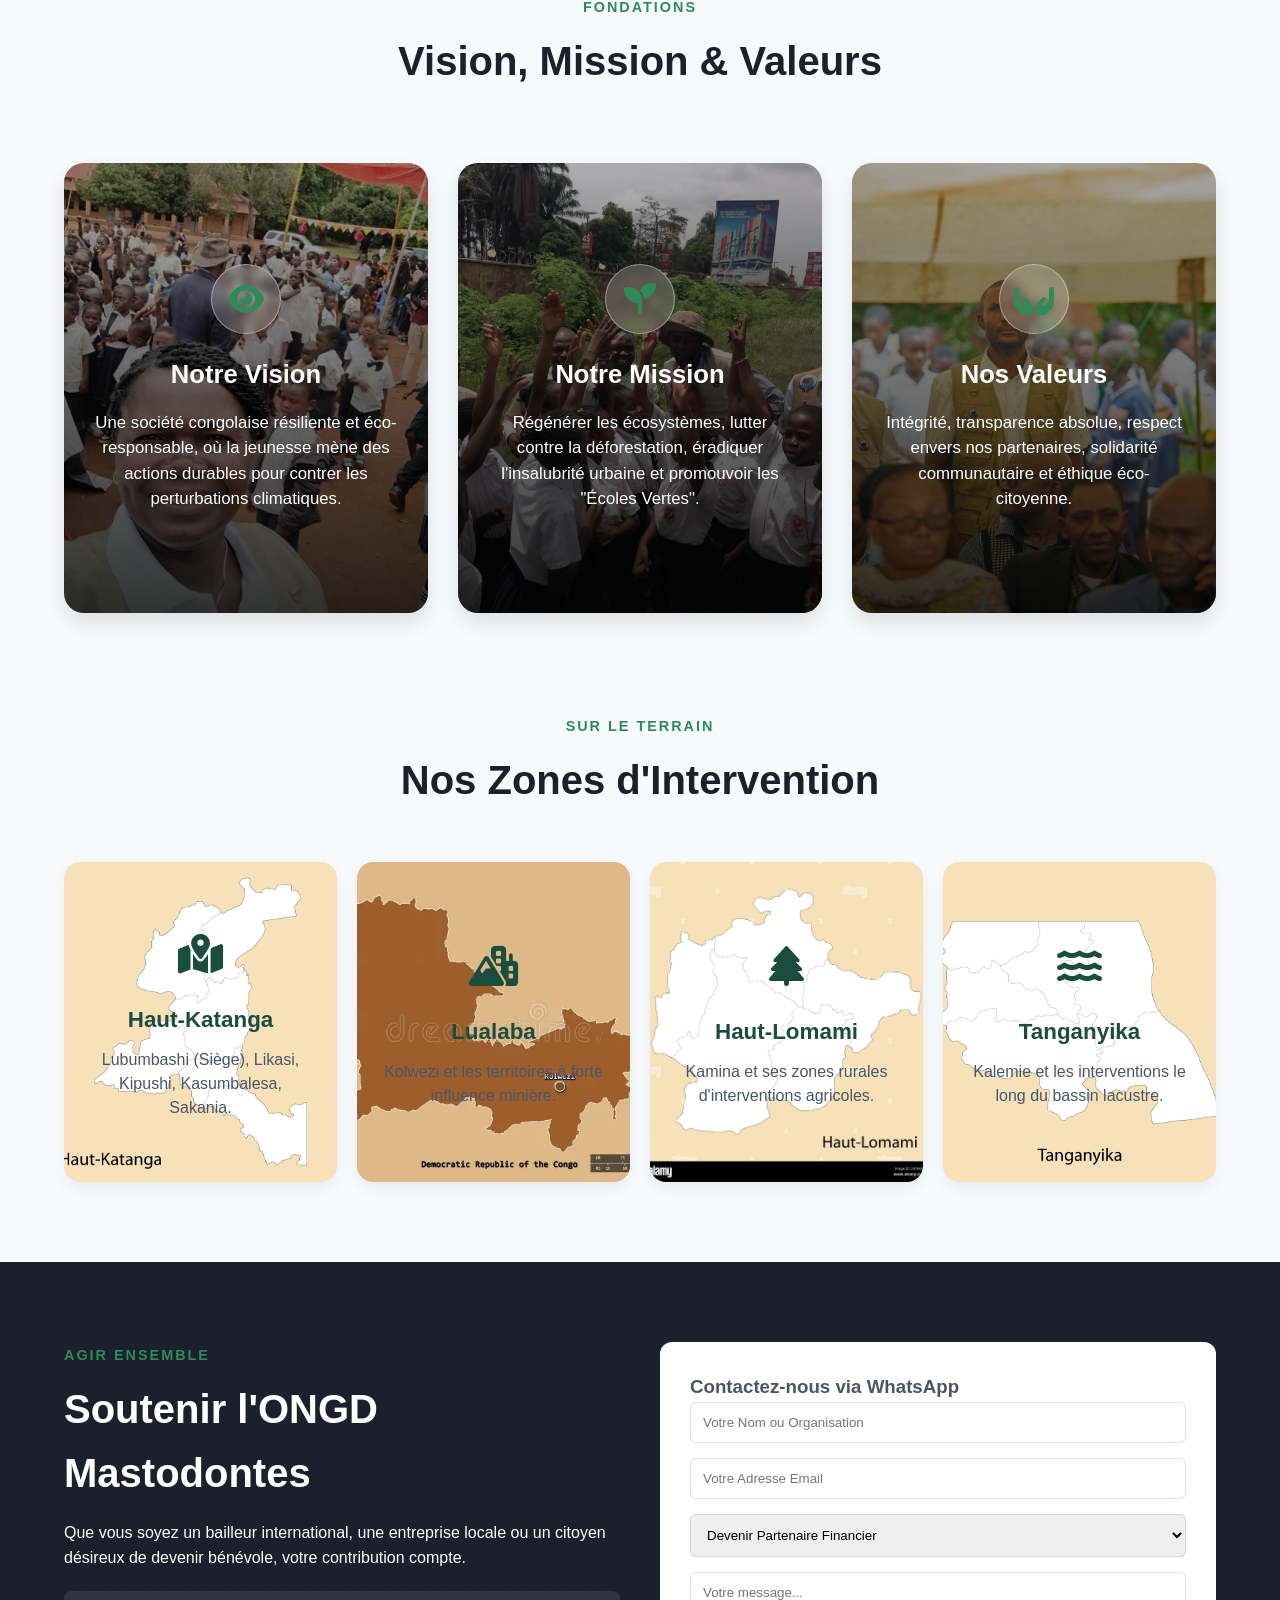
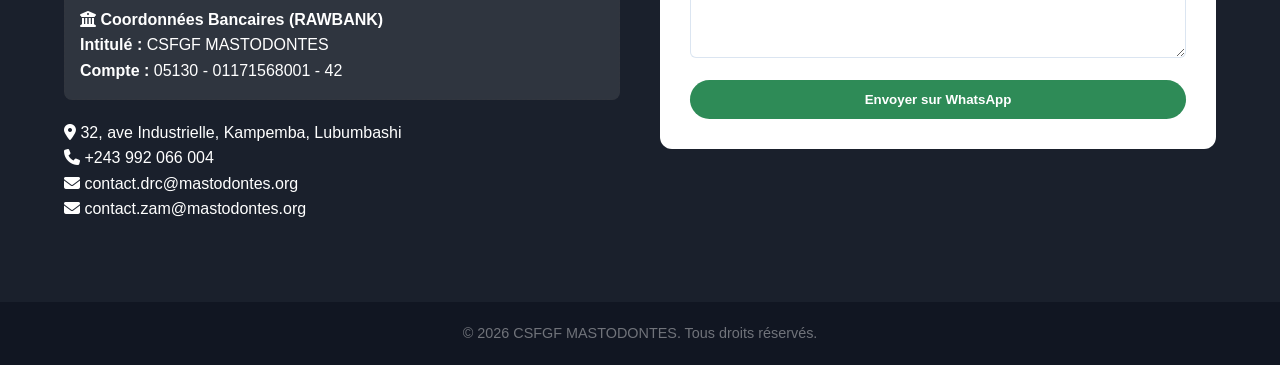
==== commit 7f919b58: "Fusion avec le dépôt distant" ====
--- a/index.html
+++ b/index.html
@@ -3,192 +3,251 @@
 <head>
     <meta charset="UTF-8">
     <meta name="viewport" content="width=device-width, initial-scale=1.0">
-    <title>Bienvenue | O.N.G. LES COLLEGIENS MASTODONTES</title>
-    
-    <link rel="stylesheet" href="https://cdnjs.cloudflare.com/ajax/libs/font-awesome/6.5.1/css/all.min.css">
-    <link href="https://fonts.googleapis.com/css2?family=Playfair+Display:ital,wght@1,400;1,500&family=Poppins:wght@400;600&display=swap" rel="stylesheet">
-    
-    <style>
-        /* À AJOUTER DANS LE BLOC <style> */
-        .welcome-title {
-            font-family: 'Playfair Display', serif;
-            font-style: italic;
-            font-size: 2.2rem;
-            color: #ffffff;
-            text-align: center;
-            margin-bottom: -10px; /* Rapproche le texte du logo */
-            letter-spacing: 1px;
-        }
-        
-        /* Réinitialisation de base */
-        * {
-            margin: 0;
-            padding: 0;
-            box-sizing: border-box;
-        }
-
-        /* Fond dégradé vert forêt comme sur ta photo */
-        body {
-            background: linear-gradient(135deg, #163a2e 0%, #0b1d17 100%);
-            height: 100vh;
-            display: flex;
-            justify-content: center;
-            align-items: center;
-            color: #ffffff;
-            padding: 20px;
-            font-family: 'Poppins', sans-serif;
-            overflow: hidden;
-        }
-
-        /* Conteneur principal vertical */
-        .main-wrapper {
-            max-width: 1000px;
-            width: 100%;
-            display: flex;
-            flex-direction: column;
-            align-items: center;
-            gap: 40px;
-        }
-
-        /* Grille à 3 colonnes pour aligner : Texte Gauche | Logo Centré | Texte Droite */
-        .brand-grid {
-            display: grid;
-            grid-template-columns: 1fr auto 1fr;
-            align-items: center;
-            width: 100%;
-            gap: 20px;
-        }
-
-        /* Style des textes latéraux en jolis petits caractères */
-        .side-text {
-            font-family: 'Playfair Display', serif;
-            font-style: italic;
-            font-size: 1.25rem;
-            line-height: 1.6;
-            color: rgba(255, 255, 255, 0.9);
-            max-width: 280px;
-        }
-
-        .text-left {
-            text-align: right;
-            justify-self: end;
-        }
-
-        .text-right {
-            text-align: left;
-            justify-self: start;
-        }
-
-        /* Zone de l'image du logo */
-        .logo-box {
-            max-width: 260px; /* Taille parfaite pour laisser de la place aux côtés */
-            display: flex;
-            justify-content: center;
-            align-items: center;
-        }
-
-        .logo-box img {
-            width: 100%;
-            height: auto;
-            object-fit: contain;
-        }
-
-        /* Conteneur des boutons d'aiguillage */
-        .buttons-container {
-            width: 100%;
-            max-width: 440px;
-            display: flex;
-            flex-direction: column;
-            gap: 15px;
-        }
-
-        /* Style général des boutons arrondis */
-        .gate-btn {
-            display: flex;
-            align-items: center;
-            justify-content: center;
-            gap: 10px;
-            padding: 13px 24px;
-            font-size: 0.9rem;
-            font-weight: 600;
-            text-decoration: none;
-            border-radius: 30px;
-            transition: all 0.3s ease;
-            border: 2px solid transparent;
-        }
-
-        /* Bouton version Française (Vert opaque) */
-        .btn-fr {
-            background-color: #2e8b57;
-            color: #ffffff;
-            box-shadow: 0 4px 12px rgba(46, 139, 87, 0.2);
-        }
-
-        .btn-fr:hover {
-            background-color: #256f45;
-            transform: translateY(-2px);
-        }
-
-        /* Bouton version Anglaise (Transparent bordure blanche) */
-        .btn-en {
-            background-color: transparent;
-            border-color: #ffffff;
-            color: #ffffff;
-        }
-
-        .btn-en:hover {
-            background-color: rgba(255, 255, 255, 0.1);
-            transform: translateY(-2px);
-        }
-
-        /* Responsive : Si l'écran est petit, tout s'empile proprement */
-        @media (max-width: 768px) {
-            .brand-grid {
-                grid-template-columns: 1fr;
-                text-align: center;
-                gap: 30px;
-            }
-            .side-text {
-                text-align: center !important;
-                justify-self: center !important;
-                font-size: 1.1rem;
-            }
-            .logo-box {
-                order: -1; /* Le logo passe au-dessus sur téléphone */
-            }
-        }
-    </style>
+    <title>C.S.F.G.F MASTODONTES | ONGD Environnementale</title>
+    <link rel="stylesheet" href="style.css">
+    <link rel="stylesheet" href="https://cdnjs.cloudflare.com/ajax/libs/font-awesome/6.4.0/css/all.min.css">
 </head>
 <body>
 
-    <div class="main-wrapper">
-        <h1 class="welcome-title">Welcome to</h1>
-        <div class="brand-grid">
-            
-            <div class="side-text text-left">
-                Les collegiens sans frontières pour les générations futures
-            </div>
-
-            <div class="logo-box">
-                <img src="pictures/logo 1.jpeg" alt="Logo ONGD Mastodontes">
-            </div>
-
-            <div class="side-text text-right">
-                Mastodons without border for future generations
-            </div>
-
-        </div>
-
-        <div class="buttons-container">
-            <a href="home.html" class="gate-btn btn-fr">
-                O.N.G. Les Collegiens Mastodontes (Site FR) <i class="fa-solid fa-arrow-right"></i>
+    <nav class="navbar">
+        <div class="nav-container">
+            <a href="#" class="nav-logo">
+                <i class="fa-solid fa-earth-africa"></i> C.S.F.G.F <span>MASTODONTES</span>
             </a>
-            <a href="en.html" class="gate-btn btn-en">
-                <i class="fa-solid fa-globe"></i> O.N.G. Mastodons without border for future generations (WebSite EN)  <i class="fa-solid fa-arrow-right"></i>
-            </a>
-        </div>
-
+            <ul class="nav-menu">
+                <li><a href="#accueil" class="nav-link active">Accueil</a></li>
+                <li><a href="#a-propos" class="nav-link">À Propos</a></li>
+                <li><a href="#missions" class="nav-link">Missions & Valeurs</a></li>
+                <li><a href="#zones" class="nav-link">Nos Zones</a></li>
+                <li><a href="#contact" class="nav-link btn-nav">Nous Soutenir</a></li>
+               <li class="lang-switcher">
+                    <select id="lang-select" onchange="window.location.href=this.value;">
+                        <option value="index.html" selected>FR</option>
+                        <option value="en.html">EN</option>
+                    </select>
+               </li>
+            </ul>
+            
+            <div class="menu-toggle" id="mobile-menu">
+                <span class="bar"></span>
+                <span class="bar"></span>
+                <span class="bar"></span>
+            </div>
+        </div>
+    </nav>
+
+    <header class="hero-section">
+       <div class="container hero-container">
+        
+            <div class="hero-logo-box">
+                <img src="pictures/logo1.jpeg" alt="CSFGF Mastodontes" class="hero-img">
+            </div>
+            
+            <div class="hero-content">
+                <h1 class="hero-title"><span>LES COLLEGIENS SANS FRONTIERE POUR LES GENERATIONS FUTURES</span></h1>
+                <p class="hero-subtitle">Association sans but lucratif</p>
+                
+                <div class="hero-buttons">
+                    <a href="#missions" class="btn btn-primary">Découvrir nos missions</a>
+                    <a href="#contact" class="btn btn-primary">Nous Soutenir</a>
+                </div>
+            </div>
+
+        </div>
+    </header>
+
+    <section id="a-propos" class="section-padding">
+        <div class="container">
+            <div class="grid-2">
+                
+                <div class="about-text">
+                    <span class="section-tag">Qui sommes-nous ?</span>
+                    <h2>Notre Histoire & Notre Engagement</h2>
+                    <p>Fondée en 2019, l'ONGD <strong>CSFGF MASTODONTES</strong> (Les Collégiens Sans Frontière pour les Générations Futures) est passée d'une dynamique citoyenne locale à une institutionnalisation consolidée, officiellement reconnue par le Ministère de l'Environnement et Développement Durable (Certificat n°119/DRCE/SG/EDD/2025).</p>
+                    <p>Nous encadrons les jeunes, les étudiants et les communautés locales pour apporter des réponses concrètes aux urgences climatiques et préserver nos écosystèmes fragiles.</p>
+                    
+                    <div class="stats-grid">
+                        <div class="stat-card">
+                            <h3>300K</h3>
+                            <p>Objectif Plants (Horizon 2026)</p>
+                        </div>
+                        <div class="stat-card">
+                            <h3>46</h3>
+                            <p>Membres Actifs Engagés</p>
+                        </div>
+                    </div>
+                </div>
+
+                <div class="about-visual">
+                    <div class="timeline">
+                        <div class="timeline-item">
+                            <h4>2019</h4>
+                            <p>Création de l'organisation et structuration interne.</p>
+                        </div>
+                        <div class="timeline-item">
+                            <h4>2024</h4>
+                            <p>Lancement de la pépinière pilote à Hewa Bora (15 000 plants).</p>
+                        </div>
+                        <div class="timeline-item">
+                            <h4>2025</h4>
+                            <p>Reconnaissance légale et homologation officielle par l'État.</p>
+                        </div>
+                    </div>
+
+                    <div class="about-slider-container">
+                        <div class="about-slider">
+                            <img src="pictures/image 1.jpeg" alt="Photo terrain 1" class="about-slide active">
+                            <img src="pictures/image 2.jpeg" alt="Photo terrain 2" class="about-slide">
+                            <img src="pictures/image 3.jpeg" alt="Photo terrain 3" class="about-slide">
+                            <img src="pictures/image 4.jpg" alt="Photo terrain 4" class="about-slide">
+                            <img src="pictures/image 5.jpeg" alt="Photo terrain 5" class="about-slide">
+                            <img src="pictures/image 6.jpeg" alt="Photo terrain 6" class="about-slide">
+                            <img src="pictures/image 7.jpeg" alt="Photo terrain 7" class="about-slide">
+                            <img src="pictures/image 9.jpeg" alt="Photo terrain 7" class="about-slide">
+                        </div>
+                    </div>
+
+                </div>
+
+            </div>
+        </div>
+    </section>
+
+    <section id="missions" class="section bg-light">
+    <div class="container">
+        <div class="section-header">
+             <span class="section-tag">Fondations</span>
+             <h2>Vision, Mission & Valeurs</h2>
+        </div>
+        <div class="mission-cards-container">
+            
+            <div class="mission-card card-vision">
+                <div class="card-overlay">
+                    <div class="card-icon"><i class="fa-solid fa-eye"></i></div>
+                    <h3>Notre Vision</h3>
+                    <p>Une société congolaise résiliente et éco-responsable, où la jeunesse mène des actions durables pour contrer les perturbations climatiques.</p>
+                </div>
+            </div>
+
+            <div class="mission-card card-mission">
+                <div class="card-overlay">
+                    <div class="card-icon"><i class="fa-solid fa-seedling"></i></div>
+                    <h3>Notre Mission</h3>
+                    <p>Régénérer les écosystèmes, lutter contre la déforestation, éradiquer l'insalubrité urbaine et promouvoir les "Écoles Vertes".</p>
+                </div>
+            </div>
+
+            <div class="mission-card card-valeurs">
+                <div class="card-overlay">
+                    <div class="card-icon"><i class="fa-solid fa-hands-holding"></i></div>
+                    <h3>Nos Valeurs</h3>
+                    <p>Intégrité, transparence absolue, respect envers nos partenaires, solidarité communautaire et éthique éco-citoyenne.</p>
+                </div>
+            </div>
+
+        </div> </div>
+    </section>
+
+    <section id="zones" class="section-padding bg-light">
+    <div class="container">
+        
+        <div class="section-header">
+            <span class="section-tag">Sur le terrain</span>
+            <h2>Nos Zones d'Intervention</h2>
+        </div>
+        
+        <div class="grid-4 zones-cards-container">
+            
+            <div class="zone-card-bg zone-katanga">
+                <div class="zone-overlay">
+                    <div class="zone-icon"><i class="fa-solid fa-map-location-dot"></i></div>
+                    <h3>Haut-Katanga</h3>
+                    <p>Lubumbashi (Siège), Likasi, Kipushi, Kasumbalesa, Sakania.</p>
+                </div>
+            </div>
+
+            <div class="zone-card-bg zone-lualaba">
+                <div class="zone-overlay">
+                    <div class="zone-icon"><i class="fa-solid fa-mountain-city"></i></div>
+                    <h3>Lualaba</h3>
+                    <p>Kolwezi et les territoires à forte influence minière.</p>
+                </div>
+            </div>
+
+            <div class="zone-card-bg zone-lomami">
+                <div class="zone-overlay">
+                    <div class="zone-icon"><i class="fa-solid fa-tree"></i></div>
+                    <h3>Haut-Lomami</h3>
+                    <p>Kamina et ses zones rurales d'interventions agricoles.</p>
+                </div>
+            </div>
+
+            <div class="zone-card-bg zone-tanganyika">
+                <div class="zone-overlay">
+                    <div class="zone-icon"><i class="fa-solid fa-water"></i></div>
+                    <h3>Tanganyika</h3>
+                    <p>Kalemie et les interventions le long du bassin lacustre.</p>
+                </div>
+            </div>
+
+        </div>
     </div>
-
+</section>
+
+    
+</section>
+    </section>
+
+    <section id="contact" class="section-padding bg-dark">
+        <div class="container">
+            <div class="grid-2">
+                <div class="contact-info">
+                    <span class="section-tag text-white">Agir Ensemble</span>
+                    <h2 class="text-white">Soutenir l'ONGD Mastodontes</h2>
+                    <p>Que vous soyez un bailleur international, une entreprise locale ou un citoyen désireux de devenir bénévole, votre contribution compte.</p>
+                    <div class="bank-details">
+                        <h4><i class="fa-solid fa-building-columns"></i> Coordonnées Bancaires (RAWBANK)</h4>
+                        <p><strong>Intitulé :</strong> CSFGF MASTODONTES</p>
+                        <p><strong>Compte :</strong> 05130 - 01171568001 - 42</p>
+                    </div>
+                    <div class="info-list">
+                        <p><i class="fa-solid fa-location-dot"></i> 32, ave Industrielle, Kampemba, Lubumbashi</p>
+                        <p><i class="fa-solid fa-phone"></i> +243 992 066 004</p>
+                        <p><i class="fa-solid fa-envelope"></i> contact.drc@mastodontes.org</p>
+                        <p><i class="fa-solid fa-envelope"></i> contact.zam@mastodontes.org</p>
+                    </div>
+                </div>
+                <div class="contact-form-container">
+                    <form id="ongd-form" class="contact-form">
+                        <h3>Contactez-nous via WhatsApp</h3>
+                        <div class="form-group">
+                            <input type="text" id="name" placeholder="Votre Nom ou Organisation" required>
+                        </div>
+                        <div class="form-group">
+                            <input type="email" id="email" placeholder="Votre Adresse Email" required>
+                        </div>
+                        <div class="form-group">
+                            <select id="subject">
+                                <option value="devenir-partenaire">Devenir Partenaire Financier</option>
+                                <option value="devenir-bénévole">Devenir Volontaire sur le terrain</option>
+                                <option value="autre">Demande d'adhésion</option>
+                                <option value="autre">Demande d'information</option>
+                            </select>
+                        </div>
+                        <div class="form-group">
+                            <textarea id="message" rows="4" placeholder="Votre message..." required></textarea>
+                        </div>
+                        <button type="submit" class="btn btn-primary btn-block">Envoyer sur WhatsApp</button>
+                    </form>
+                </div>
+            </div>
+        </div>
+    </section>
+
+    <footer class="footer">
+        <p>&copy; 2026 CSFGF MASTODONTES. Tous droits réservés.</p>
+    </footer>
+
+    <script src="script.js"></script>
 </body>
 </html>
--- a/style.css
+++ b/style.css
@@ -0,0 +1,390 @@
+:root {
+    --primary-color: #1b4d3e;
+    --secondary-color: #2e8b57;
+    --dark-color: #1a202c;
+    --light-color: #f7fafc;
+    --text-color: #4a5568;
+    --white: #ffffff;
+    --transition: all 0.3s ease;
+}
+
+* { margin: 0; padding: 0; box-sizing: border-box; font-family: 'Segoe UI', sans-serif; }
+html { scroll-behavior: smooth; }
+body { color: var(--text-color); line-height: 1.6; background-color: var(--white); }
+
+.container { width: 90%; max-width: 1200px; margin: 0 auto; }
+.section-padding { padding: 80px 0; }
+.bg-light { background-color: var(--light-color); }
+.bg-dark { background-color: var(--dark-color); }
+.text-white { color: var(--white); }
+
+.grid-2 { display: grid; grid-template-columns: repeat(auto-fit, minmax(300px, 1fr)); gap: 40px; }
+.grid-3 { display: grid; grid-template-columns: repeat(auto-fit, minmax(280px, 1fr)); gap: 30px; }
+.grid-4 { display: grid; grid-template-columns: repeat(auto-fit, minmax(220px, 1fr)); gap: 20px; }
+
+.section-header { text-align: center; margin-bottom: 50px; }
+.section-tag { display: inline-block; color: var(--secondary-color); font-weight: bold; text-transform: uppercase; font-size: 0.9rem; letter-spacing: 2px; margin-bottom: 10px; }
+h2 { font-size: 2.5rem; color: var(--dark-color); margin-bottom: 15px; }
+
+.btn { display: inline-block; padding: 12px 28px; border-radius: 30px; text-decoration: none; font-weight: 600; transition: var(--transition); cursor: pointer; }
+.btn-primary { background-color: var(--secondary-color); color: var(--white); border: none; }
+.btn-primary:hover { background-color: var(--primary-color); }
+.btn-secondary { background-color: transparent; color: var(--white); border: 2px solid var(--white); margin-left: 15px; }
+.btn-secondary:hover { background-color: var(--white); color: var(--dark-color); }
+.btn-block { width: 100%; text-align: center; }
+
+/* Navigation */
+.navbar { background-color: white; position: fixed; top: 0; width: 100%; z-index: 1000; box-shadow: 0 2px 10px rgba(0,0,0,0.05); }
+.nav-container { display: flex; justify-content: space-between; align-items: center; height: 80px; width: 90%; max-width: 1200px; margin: 0 auto; }
+.nav-logo { font-size: 1.5rem; font-weight: 700; color: var(--primary-color); text-decoration: none; }
+.nav-logo span { color: var(--secondary-color); }
+.nav-menu { display: flex; list-style: none; align-items: center; }
+.nav-link { color: var(--text-color); text-decoration: none; padding: 10px 20px; font-weight: 500; transition: var(--transition); }
+.nav-link:hover, .nav-link.active { color: var(--secondary-color); }
+.btn-nav { background-color: var(--primary-color); color: var(--white) !important; border-radius: 20px; padding: 8px 20px; }
+
+/* logo */
+.hero-section {
+    min-height: 90vh;
+    background-color: var(--white); /* Fond blanc pour fusionner avec le fond de ton image */
+    display: flex;
+    align-items: center;
+    justify-content: center;
+    padding-top: 100px; /* Espace pour ne pas être caché par la navbar fixe */
+    padding-bottom: 50px;
+}
+
+.hero-container {
+    display: flex;
+    flex-direction: column;
+    align-items: center;
+    text-align: center;
+}
+
+/* Encadré de l'image pour couper le grand espace blanc du bas */
+.hero-logo-box {
+    width: 100%;
+    max-width: 800px; /* Ajuste cette taille pour agrandir ou rétrécir le mammouth */
+    height: 320px;    /* Coupe l'image juste en dessous des mains noires */
+    overflow: hidden; /* Cache le reste du blanc de l'image */
+    display: flex;
+    justify-content: center;
+    align-items: flex-start;
+    margin-bottom: 20px;
+}
+
+.hero-img {
+    width: 100%;
+    height: auto;
+    object-fit: contain;
+}
+
+/* Bloc des écrits placé juste après */
+.hero-content {
+    display: flex;
+    flex-direction: column;
+    align-items: center;
+    gap: 15px;
+}
+
+.hero-title {
+    font-size: 2.8rem;
+    font-weight: 800;
+    color: var(--dark-color);
+    letter-spacing: 1px;
+    line-height: 1.2;
+}
+
+.hero-title span {
+    color: var(--secondary-color);
+}
+
+.hero-subtitle {
+    font-size: 1.2rem;
+    max-width: 600px;
+    color: var(--dark-color);
+    margin-bottom: 15px;
+}
+
+/* Bloc des boutons */
+.hero-buttons {
+    display: flex;
+    justify-content: center;
+    align-items: center;
+    gap: 15px;
+    flex-wrap: wrap;
+}
+
+/* Stats & Timeline */
+.stats-grid { display: flex; gap: 20px; margin-top: 30px; }
+.stat-card { background: var(--light-color); padding: 20px; border-radius: 10px; border-left: 4px solid var(--secondary-color); width: 100%; }
+.timeline { border-left: 3px solid var(--secondary-color); padding-left: 20px; margin-bottom: 30px; }
+.timeline-item { position: relative; margin-bottom: 20px; }
+.timeline-item::before { content: ''; position: absolute; left: -27px; top: 6px; width: 12px; height: 12px; border-radius: 50%; background: var(--secondary-color); }
+
+/* --- LE CARROUSEL SOUS 2025 --- */
+.about-slider-container {
+    width: 100%;
+    height: 400px; /* Ajuste la hauteur de la boîte ici */
+    position: relative;
+    border-radius: 12px;
+    overflow: hidden;
+    box-shadow: 0 8px 25px rgba(0,0,0,0.15);
+}
+.about-slider { width: 100%; height: 100%; position: relative; background: #e2e8f0; }
+.about-slider .about-slide {
+    position: absolute; top: 0; left: 0; width: 100%; height: 100%;
+    object-fit: cover; opacity: 0; transition: opacity 0.8s ease-in-out; z-index: 1;
+}
+/* Style spécial appliqué par JavaScript pour montrer l'image active */
+.about-slider .about-slide.active { opacity: 1; z-index: 2; }
+
+/* Autres Sections */
+.card { background: var(--white); padding: 30px; border-radius: 12px; box-shadow: 0 4px 20px rgba(0,0,0,0.02); text-align: center; }
+.card-icon { font-size: 2.5rem; color: var(--secondary-color); margin-bottom: 15px; }
+.zone-box { background: var(--light-color); padding: 25px; border-radius: 8px; text-align: center; }
+.zone-box i { font-size: 2rem; color: var(--secondary-color); margin-bottom: 10px; }
+
+/* Formulaire */
+.bank-details { background: rgba(255, 255, 255, 0.096); padding: 15px; border-radius: 8px; margin: 20px 0; border: 1px dashed rgba(190, 161, 30, 0.021); }
+.contact-form { background: var(--white); padding: 30px; border-radius: 12px; }
+.form-group { margin-bottom: 15px; }
+.form-group input, .form-group select, .form-group textarea { width: 100%; padding: 12px; border: 1px solid #0d4c9e25; border-radius: 6px; outline: none; }
+
+.footer { background: #111622; text-align: center; padding: 20px; color: rgba(255,255,255,0.4); font-size: 0.9rem; }
+.menu-toggle { display: none; cursor: pointer; }
+
+@media (max-width: 768px) {
+    .nav-menu { position: absolute; top: 80px; left: -100%; flex-direction: column; background: white; width: 100%; box-shadow: 0 10px 10px rgba(248, 244, 244, 0.027); }
+    .nav-menu.active { left: 0; }
+    .menu-toggle { display: block; }
+    .grid-2, .grid-3, .grid-4 { grid-template-columns: 1fr; }
+}
+
+/* --- Menu Mobile Rapide --- */
+.menu-toggle { display: none; cursor: pointer; }
+.bar { display: block; width: 25px; height: 3px; margin: 5px auto; transition: var(--transition); background-color: var(--dark-color); }
+
+@media (max-width: 768px) {
+    .nav-menu {
+        position: absolute; top: 80px; left: -100%; flex-direction: column;
+        background-color: var(--white); width: 100%; text-align: center; transition: 0.3s; box-shadow: 0 10px 10px rgba(0,0,0,0.05);
+    }
+    .nav-menu.active { left: 0; }
+    .nav-menu li { margin: 15px 0; }
+    .menu-toggle { display: block; }
+    .hero-section h1 { font-size: 2.3rem; }
+    .grid-2, .grid-3, .grid-4 { grid-template-columns: 1fr; }
+}
+
+/* === NOUVEAU CSS POUR LE RENDU "WHAT WE DO" === */
+
+/* 1. Conteneur principal (Grille de 3 colonnes) */
+.mission-cards-container {
+    display: grid;
+    grid-template-columns: repeat(auto-fit, minmax(300px, 1fr)); /* 3 colonnes responsives */
+    gap: 30px; /* Espace entre les cartes */
+    padding: 20px 0;
+}
+
+/* 2. Structure de base d'une carte */
+.mission-card {
+    height: 450px; /* Hauteur des cartes */
+    border-radius: 20px; /* Coins arrondis style "What we do" */
+    overflow: hidden; /* Pour que le filtre sombre respecte les coins arrondis */
+    background-size: cover;
+    background-position: center;
+    position: relative; /* Nécessaire pour le calque de filtre */
+    box-shadow: 0 10px 20px rgba(0, 0, 0, 0.1);
+    transition: transform 0.3s ease;
+}
+
+/* Effet de survol (zoom léger) */
+.mission-card:hover {
+    transform: translateY(-5px);
+}
+
+/* 3. Attribution des images de fond aux cartes */
+
+.card-vision {
+    background-image: url('pictures/notre\ vision.jpeg'); 
+}
+
+.card-mission {
+    background-image: url('pictures/notre\ mission.jpeg');
+}
+
+.card-valeurs {
+    background-image: url('pictures/valeurs.jpeg');
+}
+
+/* 4. Le calque sombre transparent (Overlay) qui rend le texte lisible */
+.card-overlay {
+    background: linear-gradient(rgba(0, 0, 0, 0.3), rgba(0, 0, 0, 0.8)); /* Dégradé sombre */
+    width: 100%;
+    height: 100%;
+    display: flex;
+    flex-direction: column;
+    justify-content: center; /* Centre verticalement */
+    align-items: center; /* Centre horizontalement */
+    text-align: center;
+    padding: 30px;
+    color: #ffffff; /* Tout le texte devient blanc */
+}
+
+/* 5. Style des icônes rondes blanches */
+.card-icon {
+    background-color: rgba(255, 255, 255, 0.2);
+    backdrop-filter: blur(5px); /* Léger effet de flou behind l'icône */
+    width: 70px;
+    height: 70px;
+    border-radius: 50%;
+    display: flex;
+    align-items: center;
+    justify-content: center;
+    font-size: 2rem;
+    margin-bottom: 20px;
+    border: 1px solid rgba(255, 255, 255, 0.4);
+}
+
+/* 6. Titres H3 et paragraphes dans les cartes */
+.card-overlay h3 {
+    font-size: 1.6rem;
+    margin-bottom: 15px;
+    font-weight: 600;
+}
+
+.card-overlay p {
+    font-size: 1.05rem;
+    line-height: 1.5;
+    font-weight: 400;
+}
+
+/* ==========================================================================
+   RENDU CARTOGRAPHIQUE : NOS ZONES D'INTERVENTION
+   ========================================================================== */
+
+.zones-cards-container {
+    margin-top: 30px;
+}
+
+/* Base de la carte avec l'image géographique */
+.zone-card-bg {
+    height: 320px;               /* Hauteur adaptée pour les zones d'intervention */
+    border-radius: 16px;         /* Coins arrondis élégants */
+    overflow: hidden;
+    background-size: cover;
+    background-position: center;
+    box-shadow: 0 6px 15px rgba(0, 0, 0, 0.06);
+    transition: var(--transition);
+    position: relative;
+}
+
+/* Effet de survol */
+.zone-card-bg:hover {
+    transform: translateY(-5px);
+    box-shadow: 0 12px 25px rgba(0, 0, 0, 0.12);
+}
+
+/* --- ADRESSE DES IMAGES DE CARTES (À adapter avec vos fichiers) --- */
+.zone-katanga {
+    background-image: url('pictures/carte\ haut\ ktg.jpg');
+}
+
+.zone-lualaba {
+    background-image: url('pictures/lualaba\ carte.webp');
+}
+
+.zone-lomami {
+    background-image: url('pictures/haut\ lomami\ carte.jfif');
+}
+
+
+.zone-tanganyika {
+    background-image: url('pictures/carte\ tanga\ jaune.jpg');
+}
+
+/* Le filtre transparent appliqué sur la carte géographique */
+/* Note : On utilise ici un dégradé du blanc vers le vert foncé/sombre pour garder de la fraîcheur */
+.zone-overlay {
+    
+    width: 100%;
+    height: 100%;
+    display: flex;
+    flex-direction: column;
+    justify-content: center;
+    align-items: center;
+    text-align: center;
+    padding: 25px;
+    transition: var(--transition);
+}
+
+/* Optionnel : Si vous préférez un fond sombre classique pour faire ressortir le texte en blanc au survol */
+.zone-card-bg:hover .zone-overlay {
+    background: linear-gradient(rgba(26, 32, 44, 0.8), rgba(26, 32, 44, 0.95));
+}
+
+/* Gestion dynamique de la couleur du texte lors du survol */
+.zone-card-bg h3, .zone-card-bg .zone-icon {
+    color: var(--primary-color); /* Vert foncé d'origine */
+    transition: var(--transition);
+}
+.zone-card-bg p {
+    color: var(--text-color);
+    font-size: 1rem;
+    line-height: 1.5;
+    transition: var(--transition);
+}
+
+/* Quand on survole la carte, tout le texte passe au blanc lumineux */
+.zone-card-bg:hover h3, 
+.zone-card-bg:hover p, 
+.zone-card-bg:hover .zone-icon {
+    color: var(--white);
+    text-shadow: 1px 1px 3px rgba(0,0,0,0.3);
+}
+
+/* Style de l'icône de zone */
+.zone-icon {
+    font-size: 2.5rem;
+    margin-bottom: 15px;
+}
+
+.zone-overlay h3 {
+    font-size: 1.4rem;
+    margin-bottom: 10px;
+    font-weight: 700;
+}
+
+/* --- STYLE DU SÉLECTEUR DE LANGUE --- */
+.lang-switcher {
+    margin-left: 20px;
+    list-style: none;
+    display: flex;
+    align-items: center;
+}
+
+#lang-select {
+    background-color: var(--light-color, #f7fafc);
+    color: var(--primary-color, #1b4d3e);
+    border: 1px solid #e2e8f0;
+    padding: 6px 12px;
+    border-radius: 20px;
+    font-weight: 600;
+    font-size: 0.85rem;
+    outline: none;
+    cursor: pointer;
+}
+/* Alignement pour les smartphones */
+@media (max-width: 768px) {
+    .lang-switcher {
+        margin: 15px 0;
+        justify-content: center;
+    }
+}
+
+.contact-info {
+     color: #ffffff;
+}
+
+
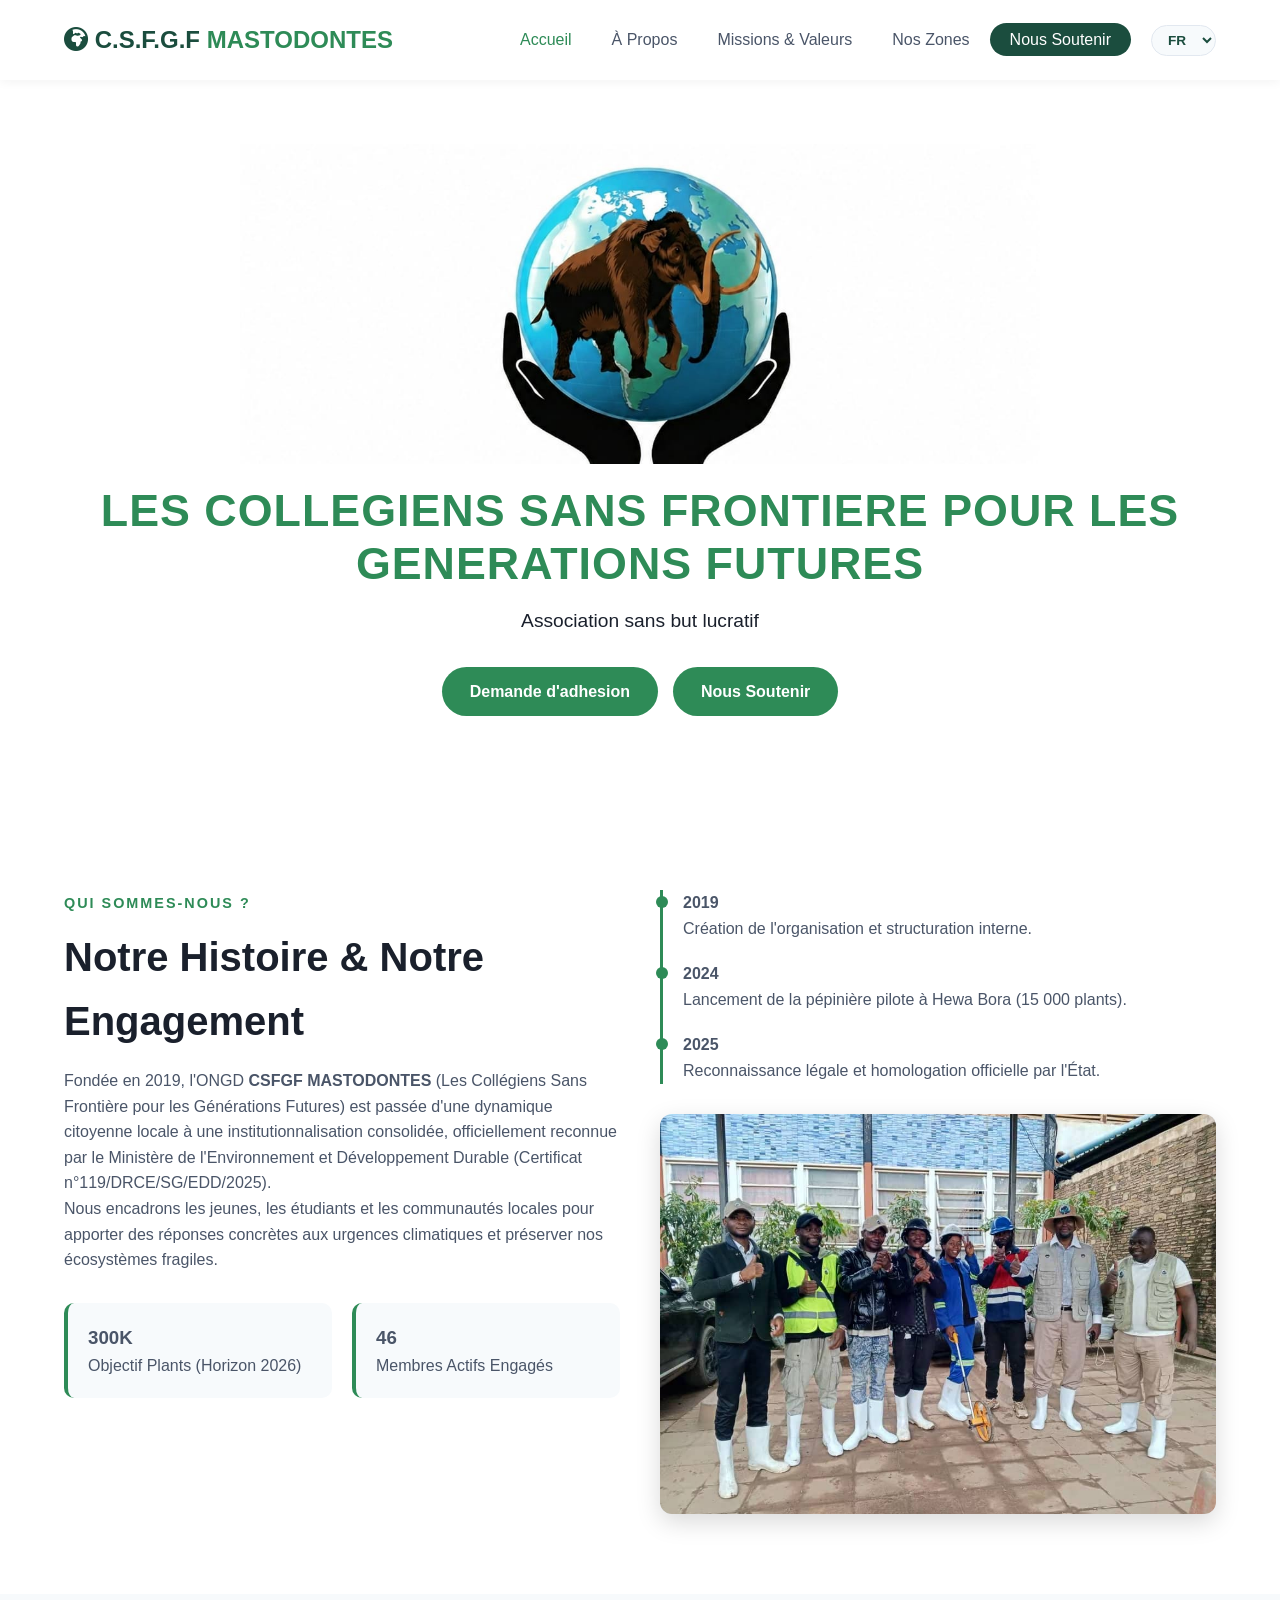
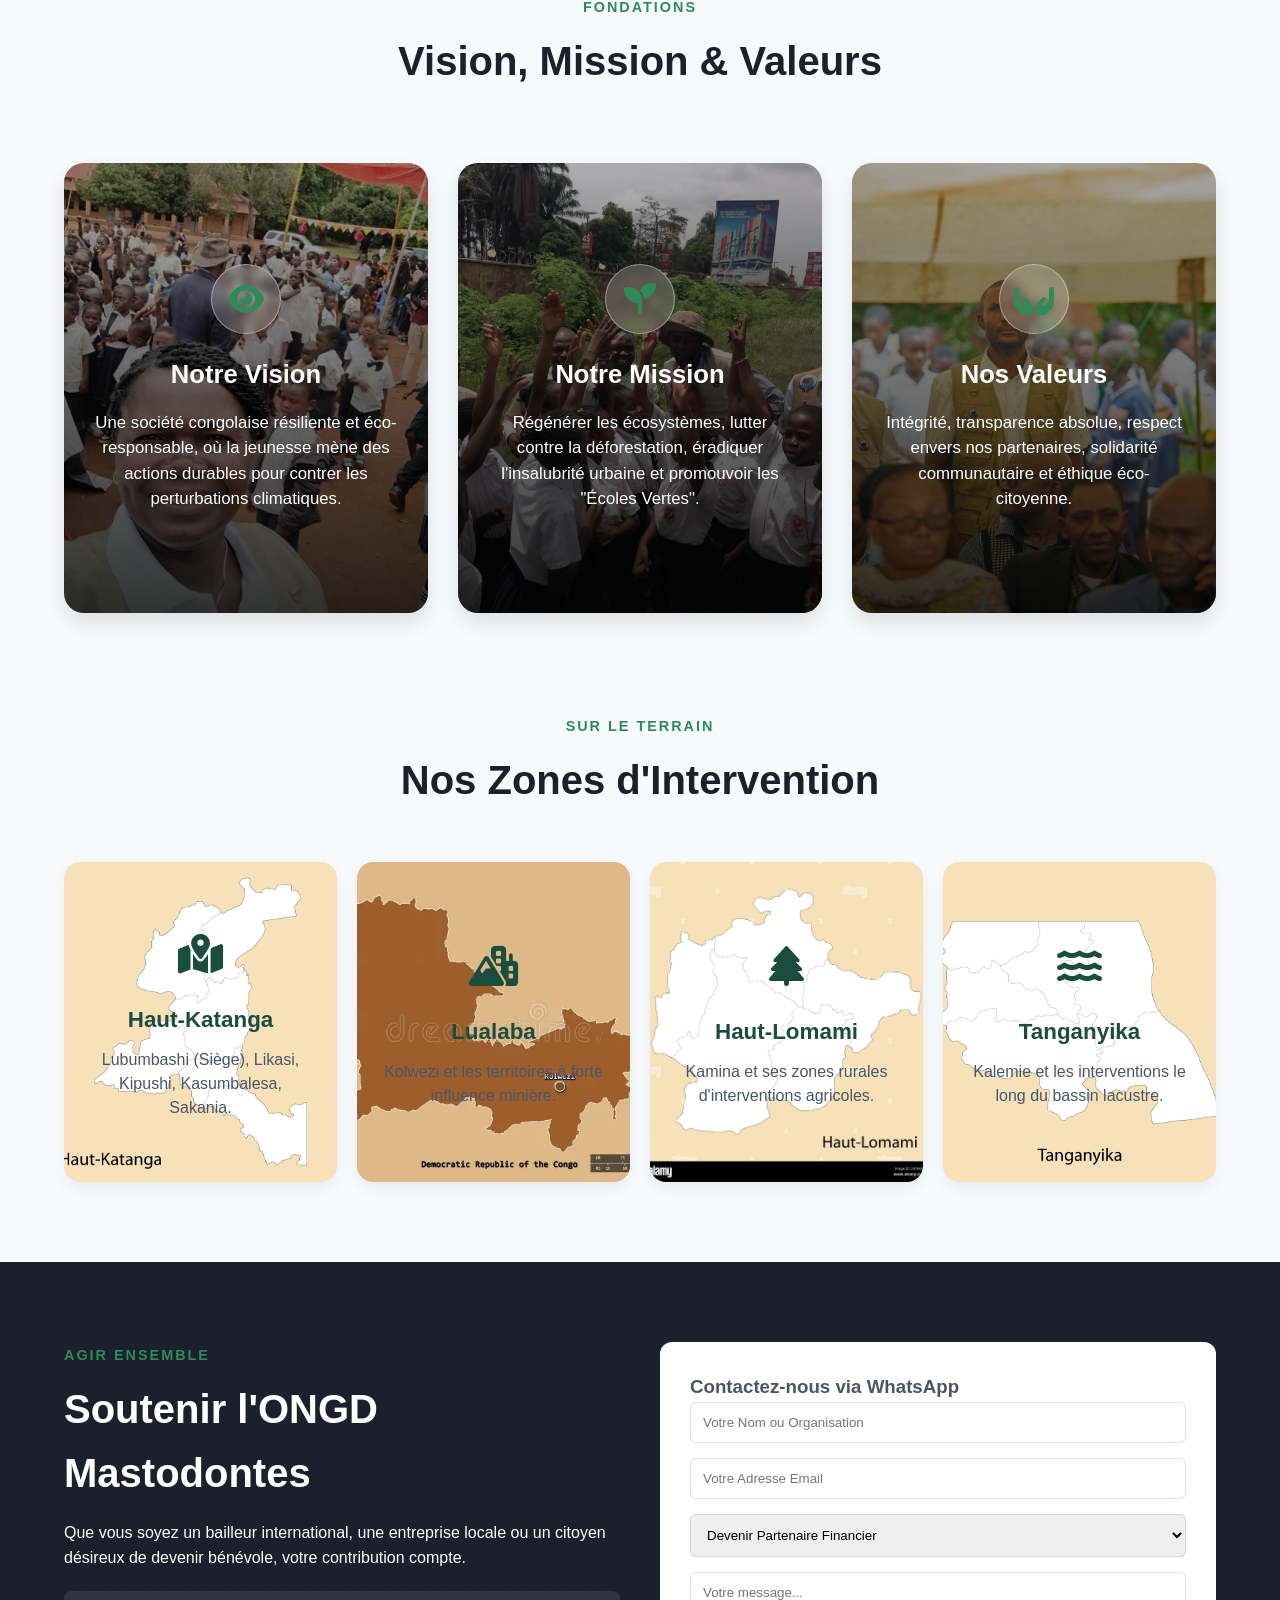
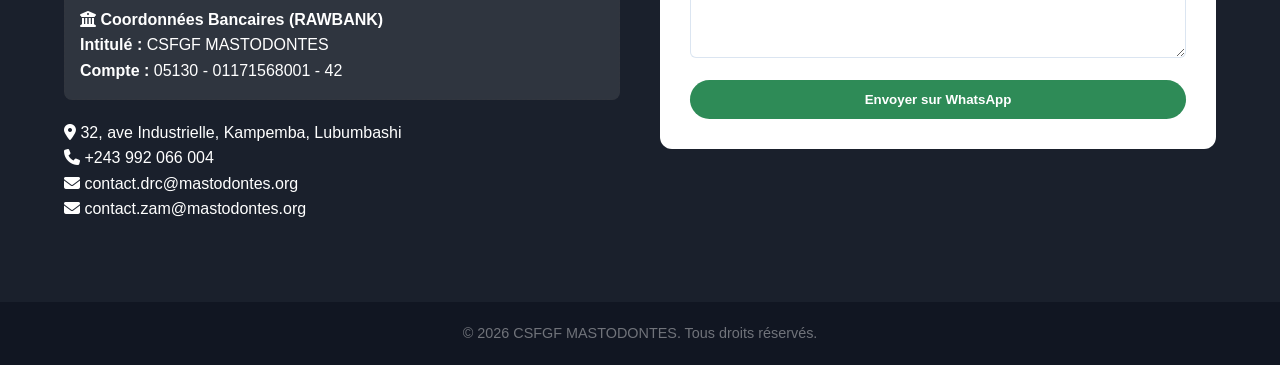
==== commit ce94a695: "Mise à jour du projet mastadonte 2" ====
--- a/index.html
+++ b/index.html
@@ -48,7 +48,7 @@
                 <p class="hero-subtitle">Association sans but lucratif</p>
                 
                 <div class="hero-buttons">
-                    <a href="#missions" class="btn btn-primary">Découvrir nos missions</a>
+                    <a href="https://docs.google.com/forms/d/e/1FAIpQLSf33umcoPVajA_EPPS-KxoOKffRZZECU5DzXGxUPmqyHjfC2Q/viewform" class="btn btn-primary">Demande d'adhesion</a>
                     <a href="#contact" class="btn btn-primary">Nous Soutenir</a>
                 </div>
             </div>
--- a/style.css
+++ b/style.css
@@ -64,8 +64,10 @@
 /* Encadré de l'image pour couper le grand espace blanc du bas */
 .hero-logo-box {
     width: 100%;
-    max-width: 800px; /* Ajuste cette taille pour agrandir ou rétrécir le mammouth */
-    height: 320px;    /* Coupe l'image juste en dessous des mains noires */
+    max-width: 800px; /*  agrandir ou rétrécir le mammouth */
+    height: auto;   /* laisse la hauteur s'adapter */
+    aspect-ratio: 800 /320;
+
     overflow: hidden; /* Cache le reste du blanc de l'image */
     display: flex;
     justify-content: center;
@@ -76,7 +78,7 @@
 .hero-img {
     width: 100%;
     height: auto;
-    object-fit: contain;
+    object-fit: block;
 }
 
 /* Bloc des écrits placé juste après */
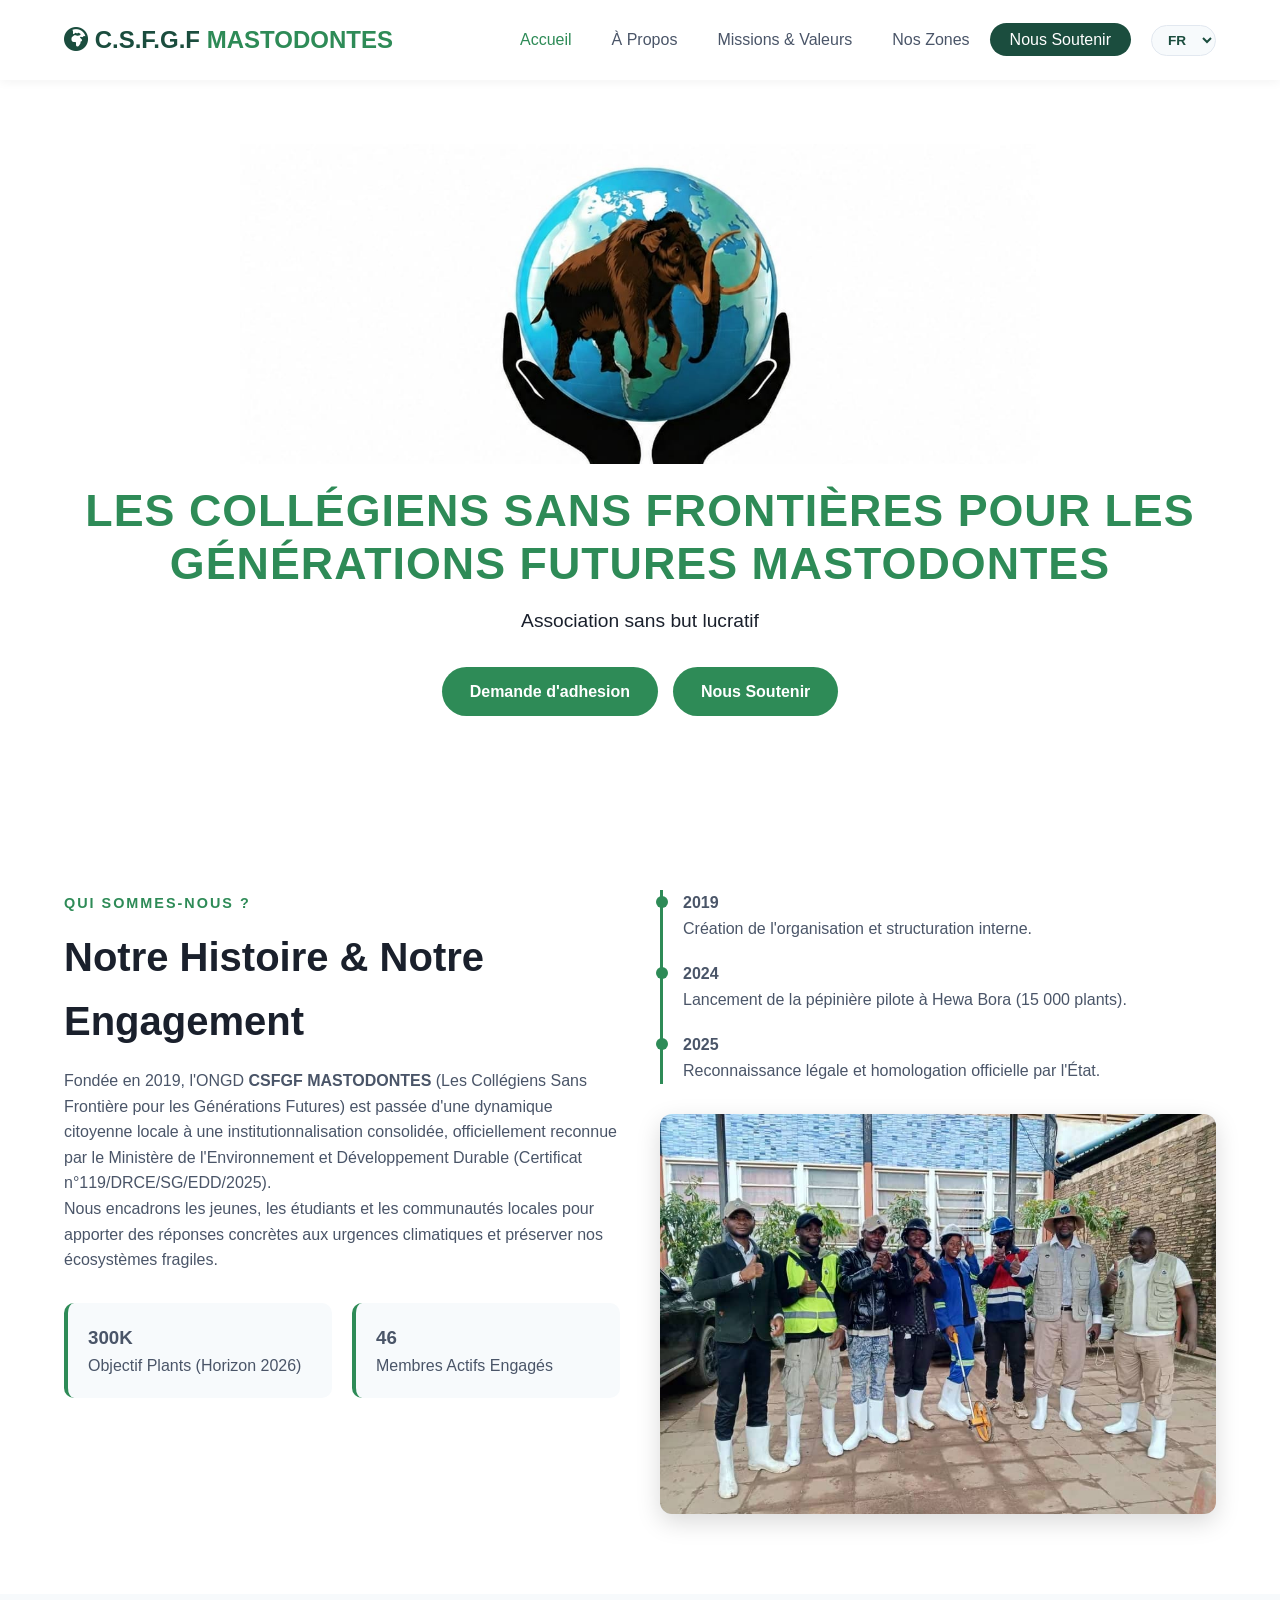
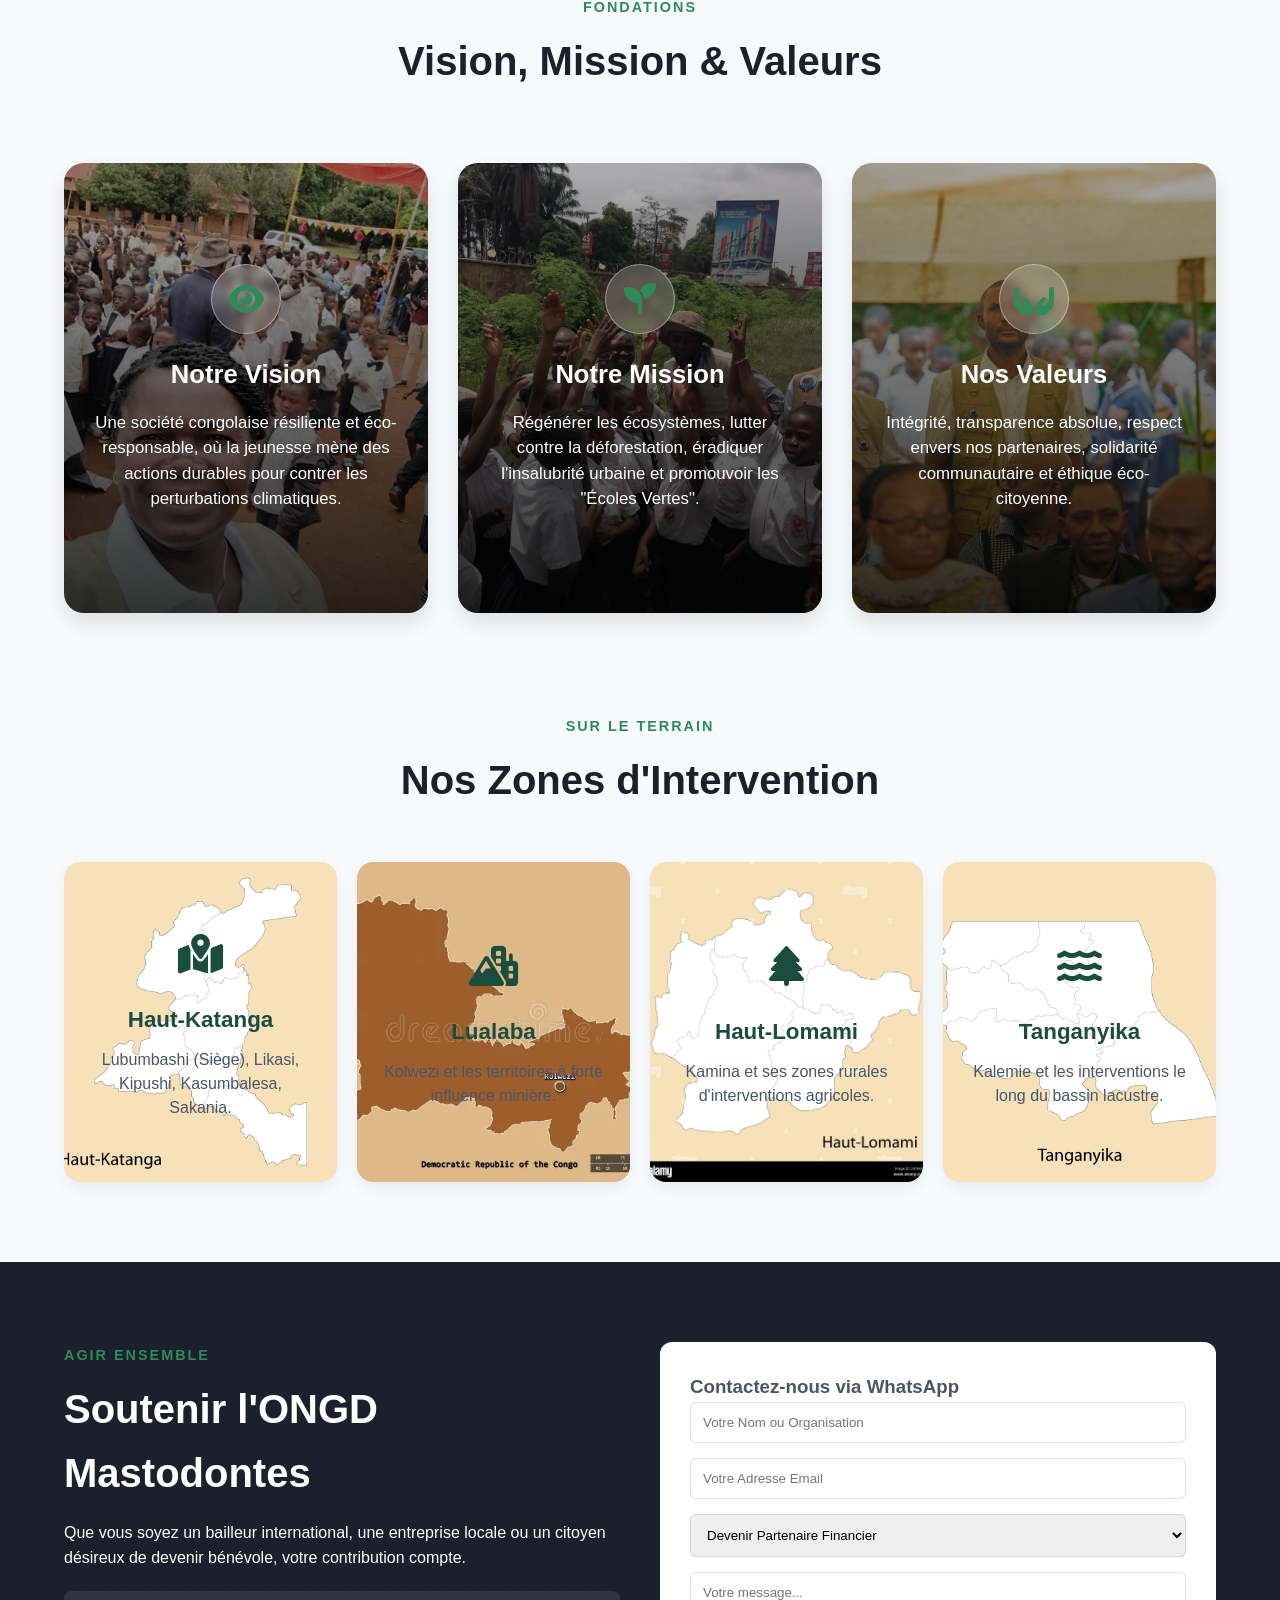
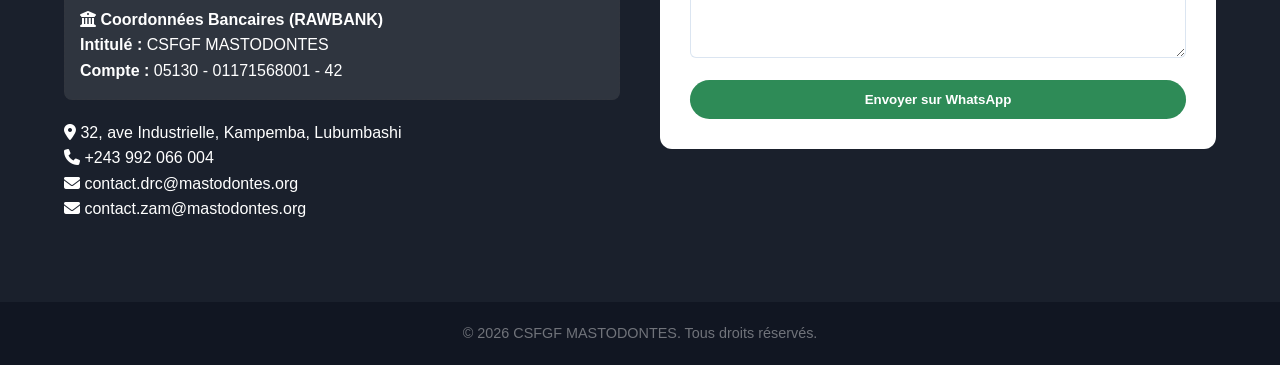
==== commit f27c74c5: "Mise à jour du projet mastadonte 2" ====
--- a/index.html
+++ b/index.html
@@ -44,7 +44,7 @@
             </div>
             
             <div class="hero-content">
-                <h1 class="hero-title"><span>LES COLLEGIENS SANS FRONTIERE POUR LES GENERATIONS FUTURES</span></h1>
+                <h1 class="hero-title"><span>LES COLLÉGIENS SANS FRONTIÈRES POUR LES GÉNÉRATIONS FUTURES MASTODONTES </span></h1>
                 <p class="hero-subtitle">Association sans but lucratif</p>
                 
                 <div class="hero-buttons">
